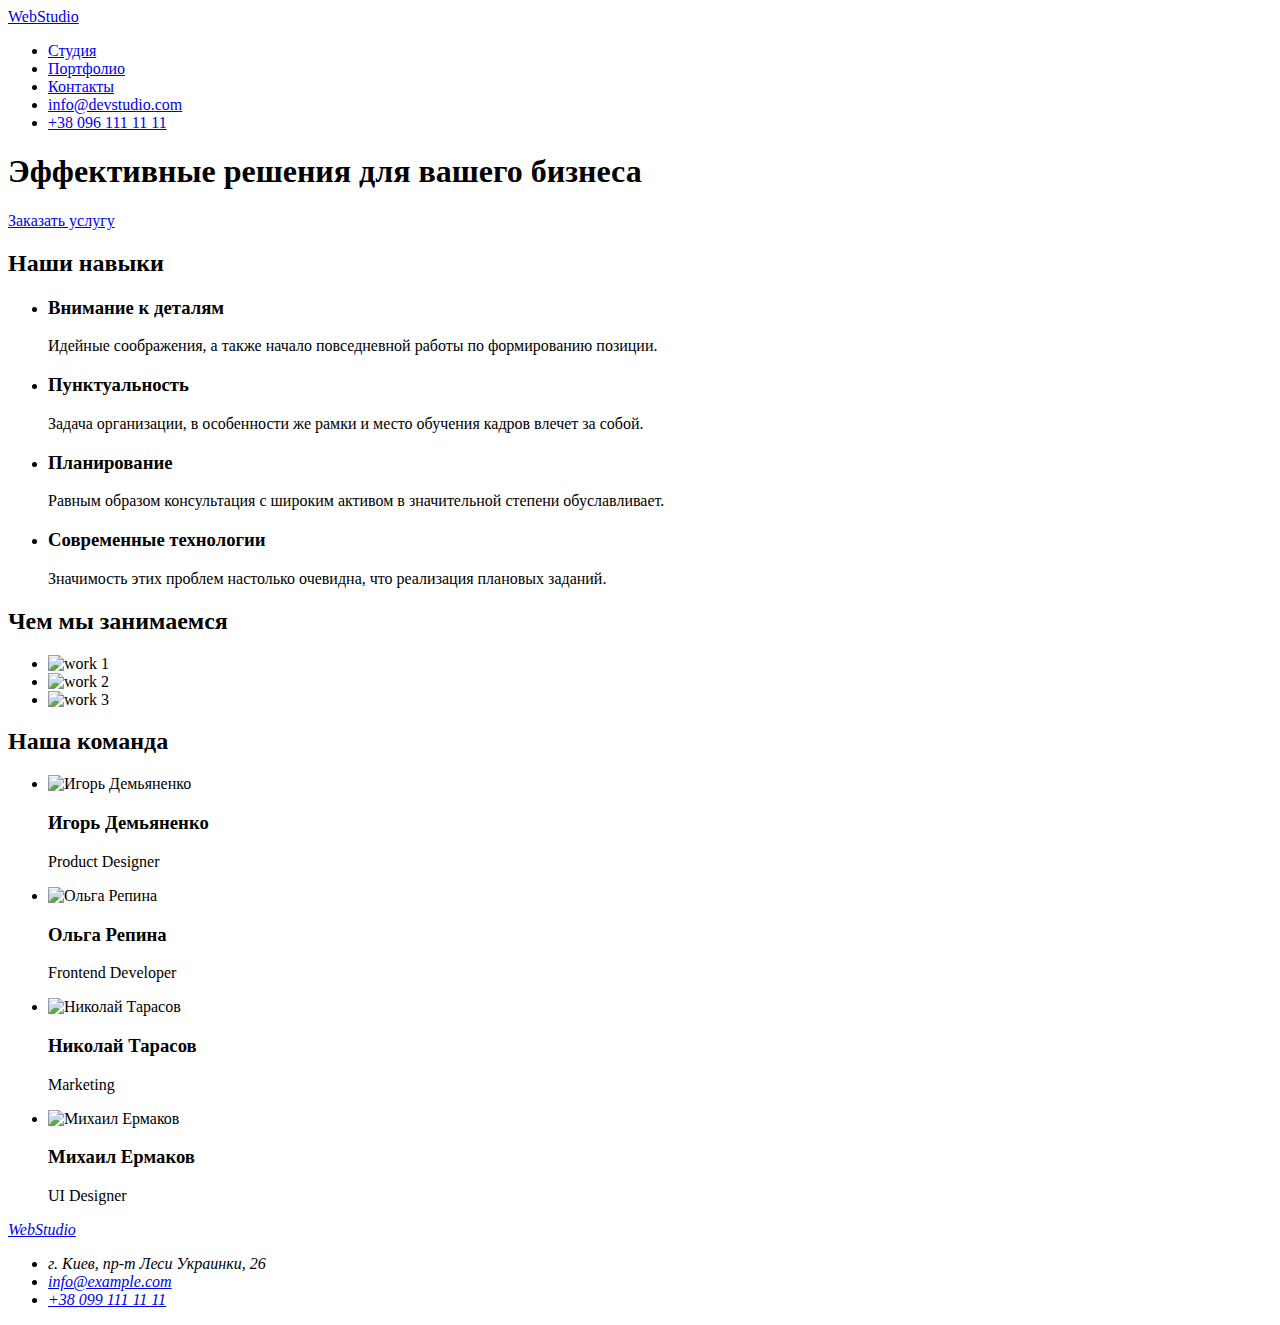
==== index.html @ 1890d599 "Add files via upload" ====
<!DOCTYPE html>
<html lang="ru">
<head>
    <meta charset="UTF-8">
    <meta http-equiv="X-UA-Compatible" content="IE=edge">
    <meta name="viewport" content="width=device-width, initial-scale=1.0">
    <title>WebStudio</title>
    <link rel="stylesheet" href="./css/modern-normalize.css">
    <link rel="preconnect" href="https://fonts.gstatic.com">
    <link href="https://fonts.googleapis.com/css2?family=Raleway:wght@700&family=Roboto:wght@400;500;700&display=swap" rel="stylesheet"> 
    <link rel="stylesheet" href="./css/styles.css">

</head>
    <body>
    <header class="header">
        <div class="container">
            <div class="logo">
                <a href="#" class="web">Web<span class="studio1">Studio</span></a>
            </div>                      
                <ul class="menu">
                    <div>
                         <nav class="nav">
                        <li class="active"><a href="#studio" >Студия</a></li>
                        <li class="link"><a href="./portfolio.html">Портфолио</a></li>
                        <li class="link"><a href="#contacts">Контакты</a></li>
                    
                         </nav>    
                    </div>

                            
                    <div class="contacts">   
                        <li><a href="mailto:info@devstudio.com">info@devstudio.com</a></li>
                        <li><a href="tel:+380961111111">+38 096 111 11 11</a></li>
                    </div>                                
                </ul>           
        </div>     
    </header>
    <main>
        <section  id="studio" class="hero">
            <div class="container">
                <div class="hero-content">
                    <h1 class="hero-title">Эффективные решения для вашего бизнеса</h1>
                    <div>
                        <a href="#" class="sign-in">Заказать услугу</a>
                    </div>
                </div>                        
            </div>
        </section>
        <section class="features">           
            <div class="container">
                <h2 class="features-title">Наши навыки</h2>
                <ul>
                    <li>                   
                        <div class="feature">
                            <h3 class="feature-title">Внимание к деталям</h3>
                            <p>Идейные соображения, а также начало повседневной работы по формированию позиции.</p>                   
                        </div>
                    </li>
                    <li>
                        <div class="feature">
                            <h3 class="feature-title">Пунктуальность</h3>
                            <p>Задача организации, в особенности же рамки и место обучения кадров влечет за собой.</p>
                        </div>                        
                    </li>
                    <li>
                        <div class="feature">
                            <h3 class="feature-title">Планирование</h3>
                            <p>Равным образом консультация с широким активом в значительной степени обуславливает.</p>                            
                        </div>
                    </li>  
                    <li>
                        <div class="feature">
                            <h3 class="feature-title">Современные технологии</h3>
                            <p>Значимость этих проблем настолько очевидна, что реализация плановых заданий.</p>                            
                        </div>
                    </li>
                </ul>
            </div>
        </section>
        <section class="studio">
            <div class="container">
                <h2 class="studio-title">Чем мы занимаемся</h2>
                <ul>
                    <li>
                        <img src="./images/work1.jpg" alt="work 1" width="370">
                    </li>
                    <li>
                        <img src="./images/work2.jpg" alt="work 2" width="370">
                    </li>
                    <li>
                        <img src="./images/work3.jpg" alt="work 3" width="370">
                    </li>
                </ul>
            </div>
        </section>
        <section class="team">
            <div class="container">
            <h2 class="team-title">Наша команда</h2>
                <ul>
                    <li>
                        <div class="member">
                            <img src="./images/igor.jpg" alt="Игорь Демьяненко" width="270">
                            <h3 class="name">Игорь Демьяненко</h3>
                            <p>Product Designer</p>    
                        </div>
                        
                    </li>
                    <li>
                        <div class="member">
                            <img src="./images/olga.jpg" alt="Ольга Репина" width="270">
                            <h3 class="name">Ольга Репина</h3>
                            <p>Frontend Developer</p>
                        </div>
                        
                    </li>
                    <li>
                        <div class="member">
                            <img src="./images/nikolay.jpg" alt="Николай Тарасов" width="270">
                            <h3 class="name">Николай Тарасов</h3>
                            <p>Marketing</p>
                        </div>

                    </li>
                    <li>
                        <div class="member">
                            <img src="./images/mikhail.jpg" alt="Михаил Ермаков" width="270">
                            <h3 class="name">Михаил Ермаков</h3>
                            <p>UI Designer</p>
                        </div>
                        
                    </li>
                </ul>
            </div>
        </section>
    </main>
    <footer class="footer">
        <div class="container">
            <address id="contacts" class="adress"> 
                <div class="logo"><a href="#" class="web">Web<span class="studio2">Studio</span></a></div>
                <ul>
                    <li>
                        г. Киев, пр-т Леси Украинки, 26
                    </li>
                    <li class="adress-link">
                        <a href="mailto:info@example.com">info@example.com</a>
                    </li>
                    <li class="adress-link">
                        <a href="tel:+380991111111">+38 099 111 11 11</a>
                    </li>
                </ul> 
            </address>
        </div>
    </footer>
    </body>
</html>
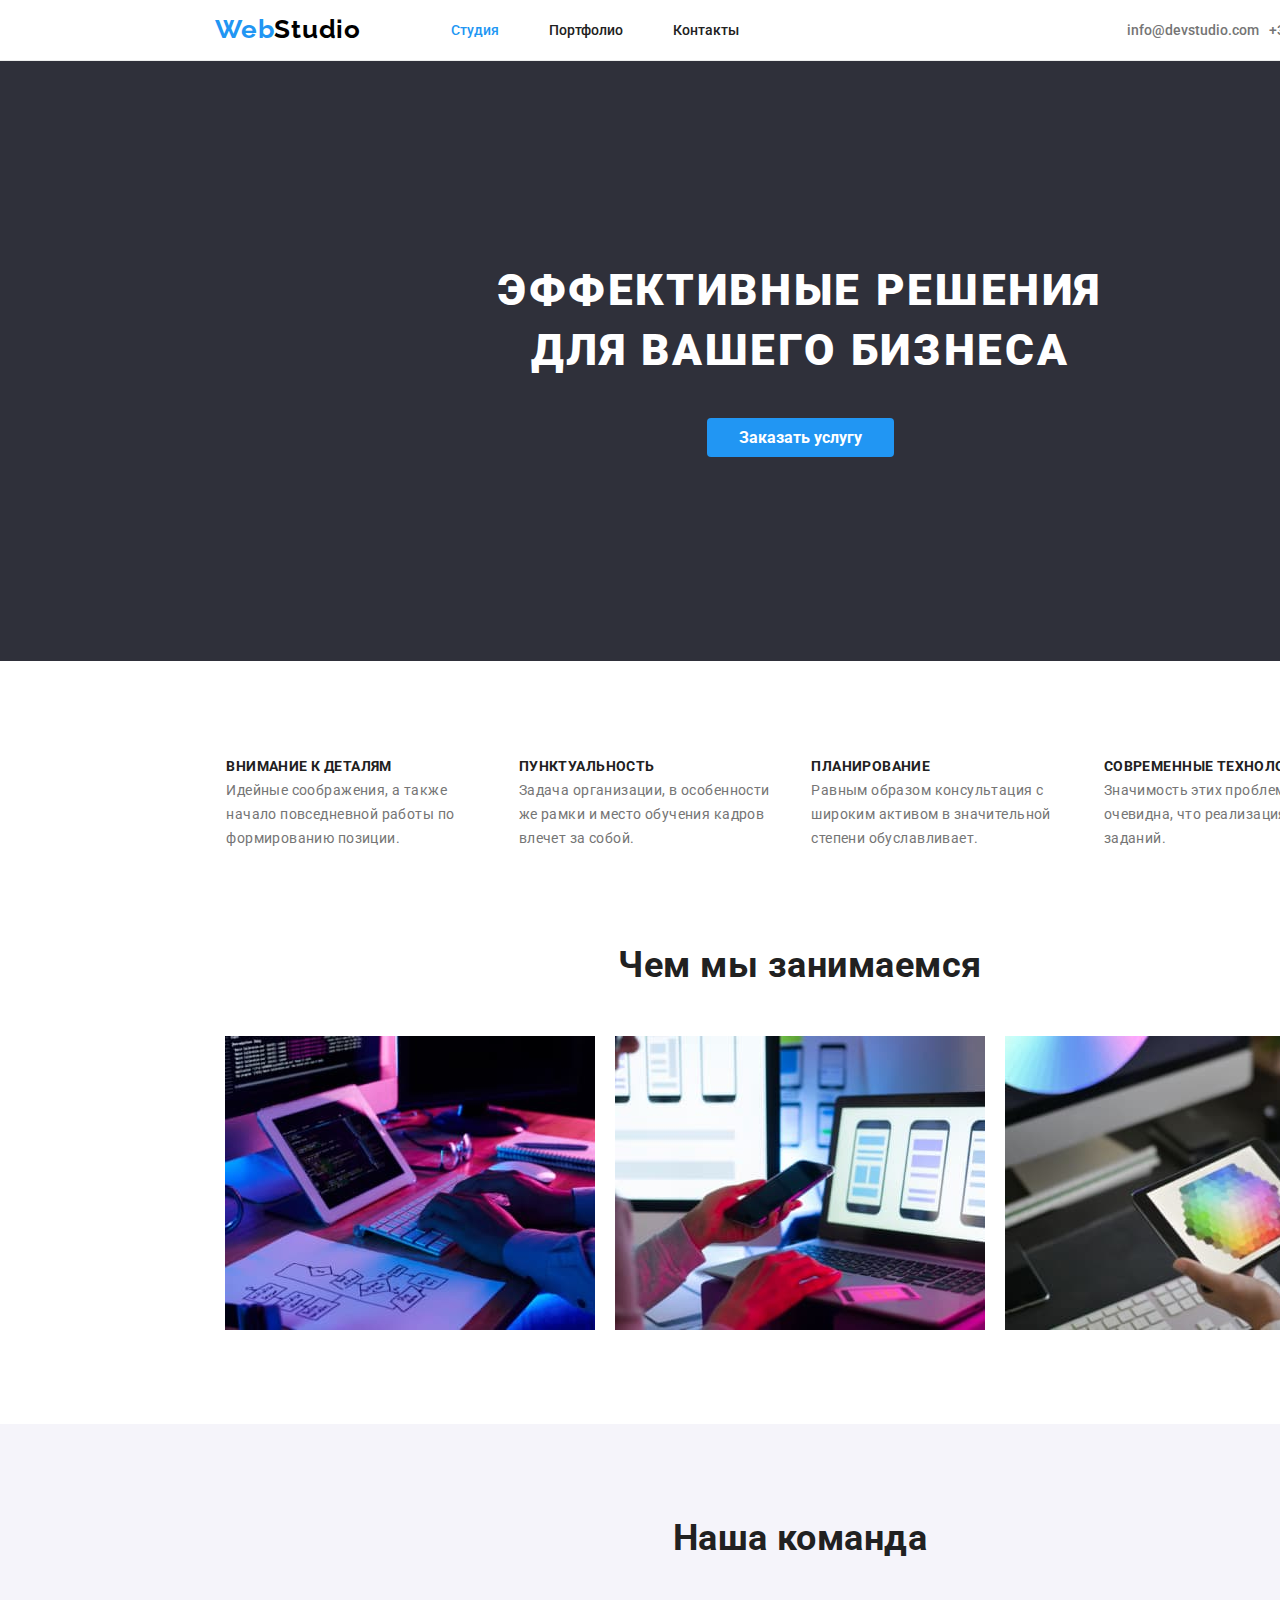
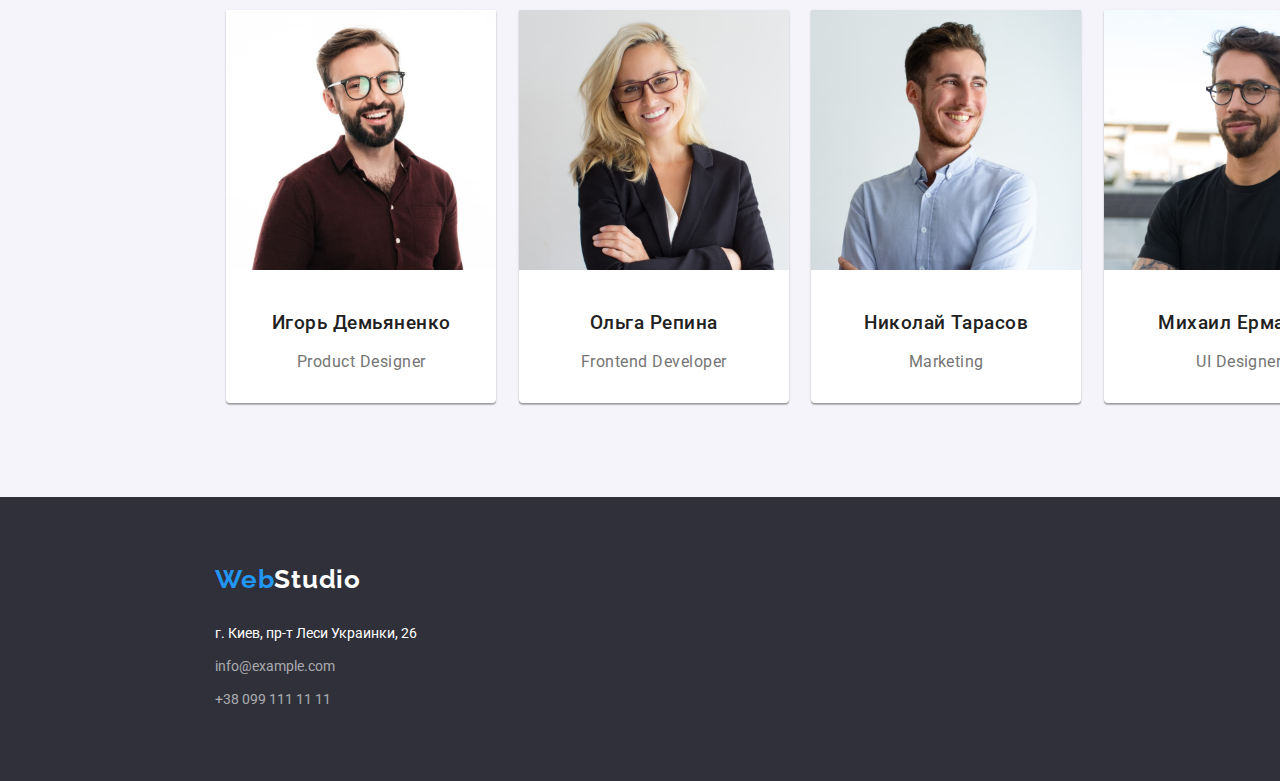
==== commit b26e3c03: "copy hw3" ====
--- a/index.html
+++ b/index.html
@@ -16,22 +16,34 @@
         <div class="container">
             <div class="logo">
                 <a href="#" class="web">Web<span class="studio1">Studio</span></a>
-            </div>                      
-                <ul class="menu">
-                    <div>
-                         <nav class="nav">
-                        <li class="active"><a href="#studio" >Студия</a></li>
-                        <li class="link"><a href="./portfolio.html">Портфолио</a></li>
-                        <li class="link"><a href="#contacts">Контакты</a></li>
+            </div> 
+
+            <ul class="navigation">
+               
+                    <nav class="nav">
+                    <li class="active"><a href="#studio" >Студия</a></li>
+                    <li class="link"><a href="./portfolio.html">Портфолио</a></li>
+                    <li class="link"><a href="#contacts">Контакты</a></li>
+                
+                        </nav>    
+                
+            </ul>
+
+                <ul class="contacts">
+                    <li class="post">
+                        
+                         
+                            <a href="mailto:info@devstudio.com">info@devstudio.com</a>
                     
-                         </nav>    
-                    </div>
-
+                        </li>
                             
-                    <div class="contacts">   
-                        <li><a href="mailto:info@devstudio.com">info@devstudio.com</a></li>
+                            
+                                
                         <li><a href="tel:+380961111111">+38 096 111 11 11</a></li>
-                    </div>                                
+                </ul>           
+                     
+                        
+                                                   
                 </ul>           
         </div>     
     </header>
--- a/css/styles.css
+++ b/css/styles.css
@@ -0,0 +1,403 @@
+:root {
+    --pretty-color: #2196F3;
+    --while-color: #FFFFFF;
+    --header-color: #212121;
+    --text-color: #757575;
+    --border-color: #ECECEC;
+    --background-about-color: #2F303A;
+    --backgroung-team-color: #F5F4FA;
+    --footer-color: #2F303A;
+    --adress-link-color: rgba(255, 255, 255, 0.6);
+    --main-font: Roboto, sans-serif;
+    --logo-font: Raleway, sans-serif;
+    --black-color: #000000;
+    --button-color: #F5F4FA;
+    --button-hover: #188CE8;
+    --body-color: #E5E5E5;
+    --card-set-gap: 30px;
+
+
+}
+/*------Global Styles------*/
+html {
+    box-sizing: border-box;
+    width: 1600px;
+    background-color: var(--body-color);
+
+}
+*,
+::before,
+::after
+{
+ 
+    margin: 0 auto;
+    padding: 0;
+}
+
+body {
+    font-family: var(--main-font);
+    text-decoration: none;
+    background-color:var(--body-color) ;
+    color: var(--text-color);
+    background-color: var(--while-color);
+}
+/* header,
+
+section,
+footer {
+    width: 1600px;
+    background-color: var(--while-color);
+} */
+ul {
+    list-style: none;
+    margin: 0; 
+
+} 
+a {
+    color: inherit;
+    text-decoration: none;
+}
+
+img {
+    display: block;
+    max-width: 100%;
+}
+
+.container {
+    width: 1200px;
+    padding: 15px;
+
+}
+ section .container {
+    padding-top: 94px;
+    padding-bottom: 94px;
+ }
+/*-------Header Section---------*/
+.header {
+    background-color: var(--while-color);
+    color: var(--header-color);
+    font-weight: 500;
+    font-size: 14px;
+    border-bottom: solid 1px var(--border-color);
+
+}
+
+/*---Logo---*/
+.logo {
+    
+    margin-left: 0;
+    margin-right: 40px;
+    font-family: var(--logo-font);
+    font-size: 26px;
+    font-weight: 700;
+    letter-spacing: 0.03em;
+    align-items: center;
+}
+.web {
+    color: var(--pretty-color);   
+}
+.studio1 {
+    color: var(--black-color);
+}
+
+.studio2 {
+    color: var(--while-color);
+}
+/*---Logo---*/
+
+ .header .container { 
+    display: flex;
+    align-items: center;
+} 
+
+ .navigation {
+    
+     display: contents;
+ } 
+ .menu div {
+     margin-left: 0;
+ }
+ .nav { 
+    display: flex;
+    margin-left: 0;
+ }
+  
+ .nav li {
+     display: flex;
+     margin-left: 50px;
+ }
+
+ .contacts {
+     display: flex;
+    margin-left: auto;;
+    color: var(--text-color);
+    text-align: center;
+ }  
+
+ .contacts a {
+     padding-left: 10px;
+ }
+
+ /* .post-icon {
+     margin-right: 10px;
+ } */
+/* .contacts li {
+    margin-left: 50px;
+} */
+
+
+.nav a:hover,
+.nav a:focus,
+.post:hover,
+.post:focus
+
+ {
+    color: var(--pretty-color);
+   
+}
+
+.post-icon:hover,
+.post-icon:active {
+     fill: var(--pretty-color);
+}
+.active {
+    color: var(--pretty-color);
+}
+/*----------Hero Section--------*/
+
+.hero {
+    height: 600px;
+    background-color: var(--background-about-color);
+    color: var(--header-color);
+    text-align: center;
+    font-size: 36px;
+    font-weight: 700;
+}
+.hero-content {
+    width: 660px;
+    color: var(--while-color);
+    padding-top: 106px;
+
+}
+.hero-title {
+    font-size: 44px;
+    font-weight: 900;
+    line-height: 1.363;
+    letter-spacing: 0.06em;
+    text-transform: uppercase;
+    margin-bottom: 30px;
+  
+}
+
+.sign-in {
+    font-size: 16px;
+    font-weight: 700;
+    line-height: 1.875;
+    padding: 10px 32px; 
+    background-color: var(--pretty-color);
+    color: var(--while-color);
+    border: 0;
+    border-radius: 4px;
+    cursor: pointer;
+}
+.sign-in:hover {
+    background-color: var(--button-hover);
+}
+
+/*----------Features Section---------*/
+.features {
+    font-size: 14px;
+    letter-spacing: 0.03em;
+    color: var(--text-color);    
+}    
+.features ul {
+    display: flex;
+}
+.features-title {
+    color: transparent;
+    font-size: 0;
+}
+.feature {
+    width: 270px;
+    margin-left: 0;
+    line-height: 1.714;
+    letter-spacing: 0.03em;
+}
+
+.feature-title {
+    font-size: 14px;
+    font-weight: bold;
+    color: var(--header-color);
+    text-transform: uppercase;
+    
+}
+
+/*--------Studio Section---------*/
+ .studio {
+    font-size: 16px;
+    letter-spacing: 0.03em;
+}
+.studio .container {
+    padding-top: 0;
+}
+.studio ul {
+    display: flex;
+}
+ .studio-title {
+    color: var(--header-color);
+    font-size: 36px;
+    font-weight: bold;
+    padding-bottom: 50px;
+    text-align: center;
+}
+
+ /*--------Team Section-----------*/
+.team {
+    font-size: 16px;
+    letter-spacing: 0.03em;
+    background-color: var(--backgroung-team-color);
+    text-align: center;
+
+
+ }
+ .team ul {
+     display: flex;
+ }
+.team-title {
+    color: var(--header-color);
+    font-size: 36px;
+    font-weight: 700;
+    padding-bottom: 50px;
+    text-align: center;
+   
+ 
+}
+.member {
+    background: var(--while-color);
+    box-shadow: 0px 1px 3px rgba(0, 0, 0, 0.12),
+    0px 1px 1px rgba(0, 0, 0, 0.14), 
+    0px 2px 1px rgba(0, 0, 0, 0.2);
+    border-radius: 0px 0px 4px 4px;
+}
+.member p{
+    padding-bottom: 2em;
+}
+.name {
+    color: var(--header-color);
+    font-weight: 500;
+    text-align: center;
+    padding-top: 2.3em;
+    padding-bottom: 1em;
+} 
+
+
+/*------Footer Section-------*/   
+.footer {
+    background-color: var(--footer-color);
+    box-sizing: border-box;
+    color:var(--while-color);
+    font-size: 14px;
+    line-height: 1.714;
+}
+
+.footer .container {
+    padding-bottom: 60px;
+    padding-top: 60px;
+}
+.footer li {
+    margin-bottom: 9px;
+}
+.footer .logo {
+    margin-bottom: 20px;
+}
+.adress {
+    font-style: normal;
+   
+}
+.adress-link {
+    color: var(--adress-link-color);
+}
+
+.adress-link a:hover,
+.adress-link a:focus {
+    color: var(--pretty-color);
+}
+
+/*--------------------Portfolio--------------------------*/
+
+.hero-portfolio {
+   color: transparent;
+    font-size: 0; 
+}
+
+
+/* -------Buttons bar--------- */
+
+.bar-buttons {
+    display: flex;
+    justify-content: center;
+    margin-bottom: 50px;
+}
+.bar-buttons li {
+    margin: 0 4px;
+}
+button {
+    font-size: 16px;
+    font-weight: 700;
+    line-height: 1.875;
+    padding: 6px 22px; 
+    letter-spacing: 0.03em;
+    background-color: var(--button-color);
+    color: var(--header-color);
+    border: 0;
+    border-radius: 4px;
+    cursor: pointer;   
+}
+
+.all,
+button:focus,
+button:hover {
+    background-color: var(--pretty-color);
+    color: var(--while-color);
+} 
+
+/* ----------Projects----------- */
+.portfolio {
+    padding: 0;
+    margin: 0;
+    font-size: 16px;
+    color: var(--text-color);
+    line-height: 1.875;
+    letter-spacing: 0.03em;
+}
+
+.card-set {
+    display: flex;
+    flex-wrap: wrap;
+    margin: 0;
+    padding: 0;
+    margin-left: calc( -1 * var(--card-set-gap));
+    margin-top: calc( -1 * var(--card-set-gap));
+
+}
+
+.card-set > .item {
+    
+    flex-basis: (100% / 3 - 30px);
+    margin-left: var(--card-set-gap);
+    margin-top: var(--card-set-gap);
+}
+.project-title {
+    color: var(--header-color);
+    font-size: 18px;
+    font-weight: 700;
+    line-height: 2;
+    letter-spacing: 0.06em;
+}
+.card-content {
+    padding: 20px 24px;
+    border-left: 1px solid var(--border-color);
+    border-right: 1px solid var(--border-color);
+    border-bottom: 1px solid var(--border-color);
+} 
+
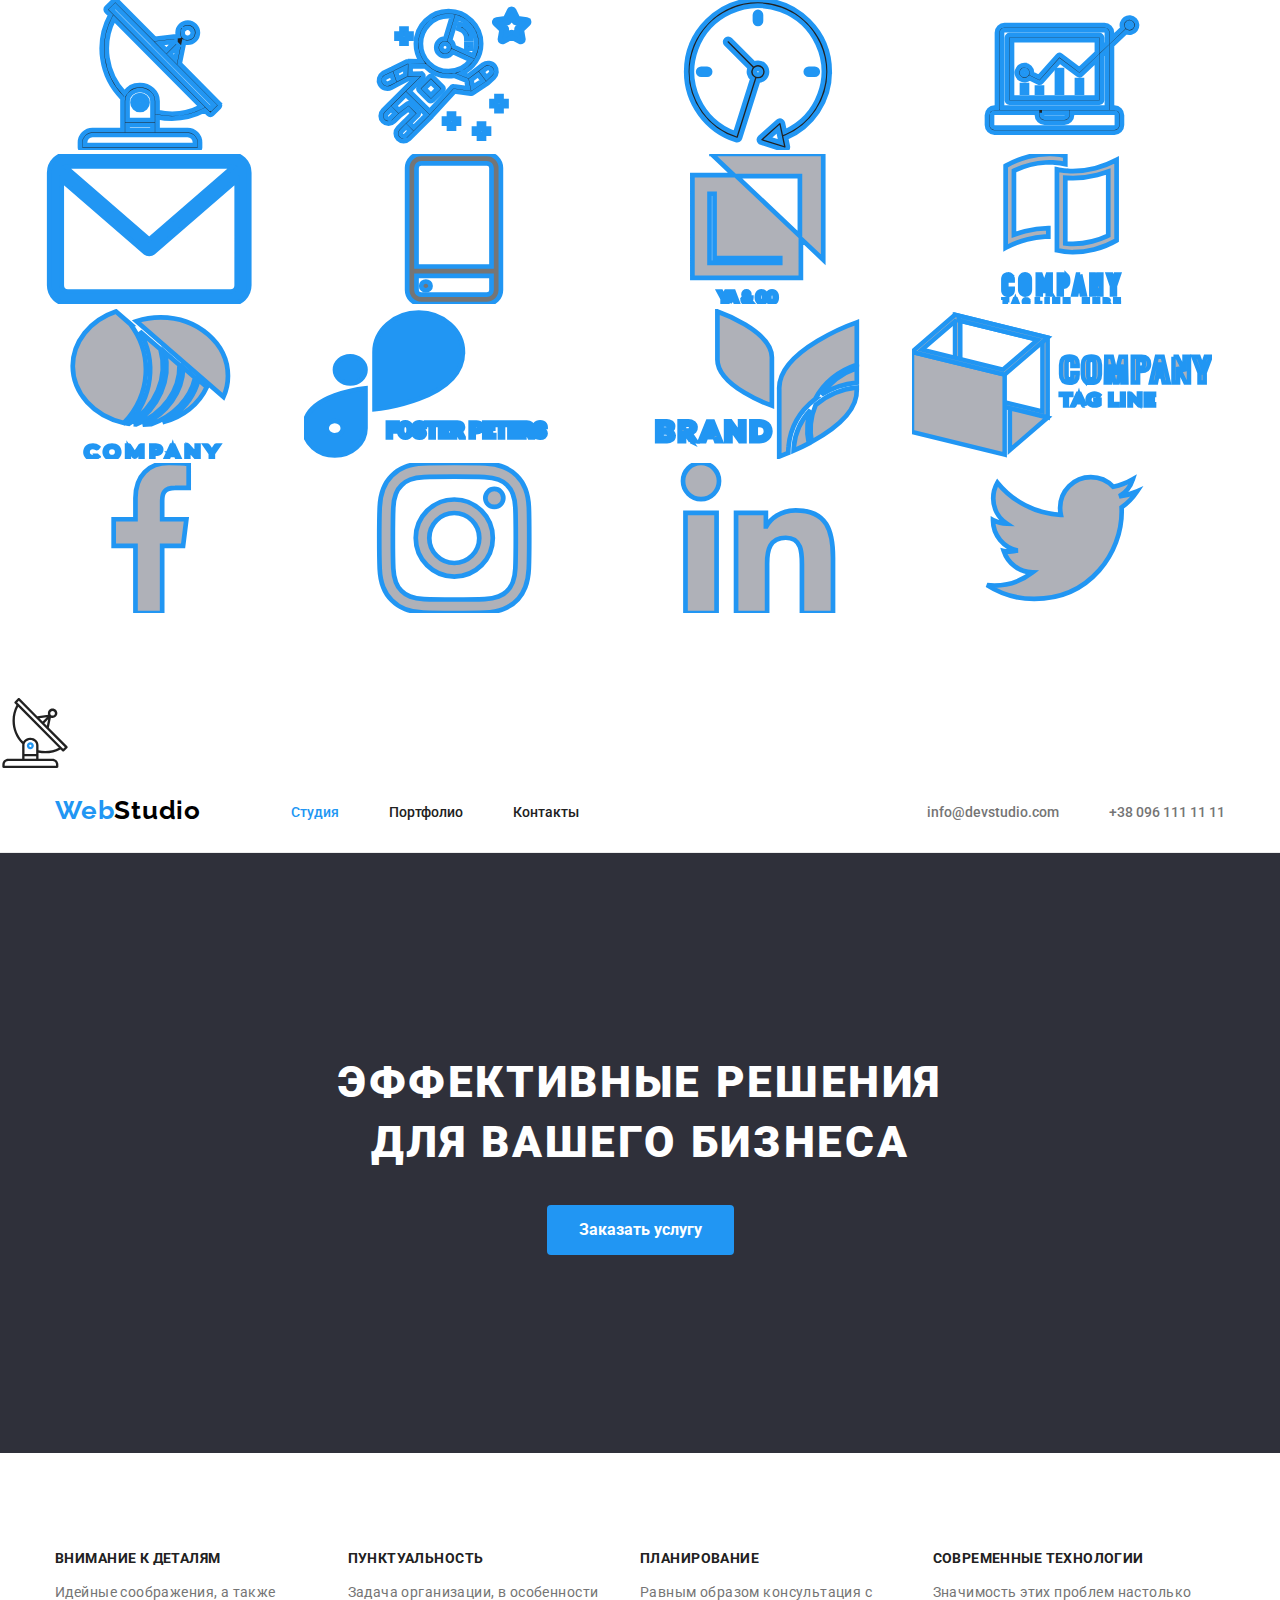
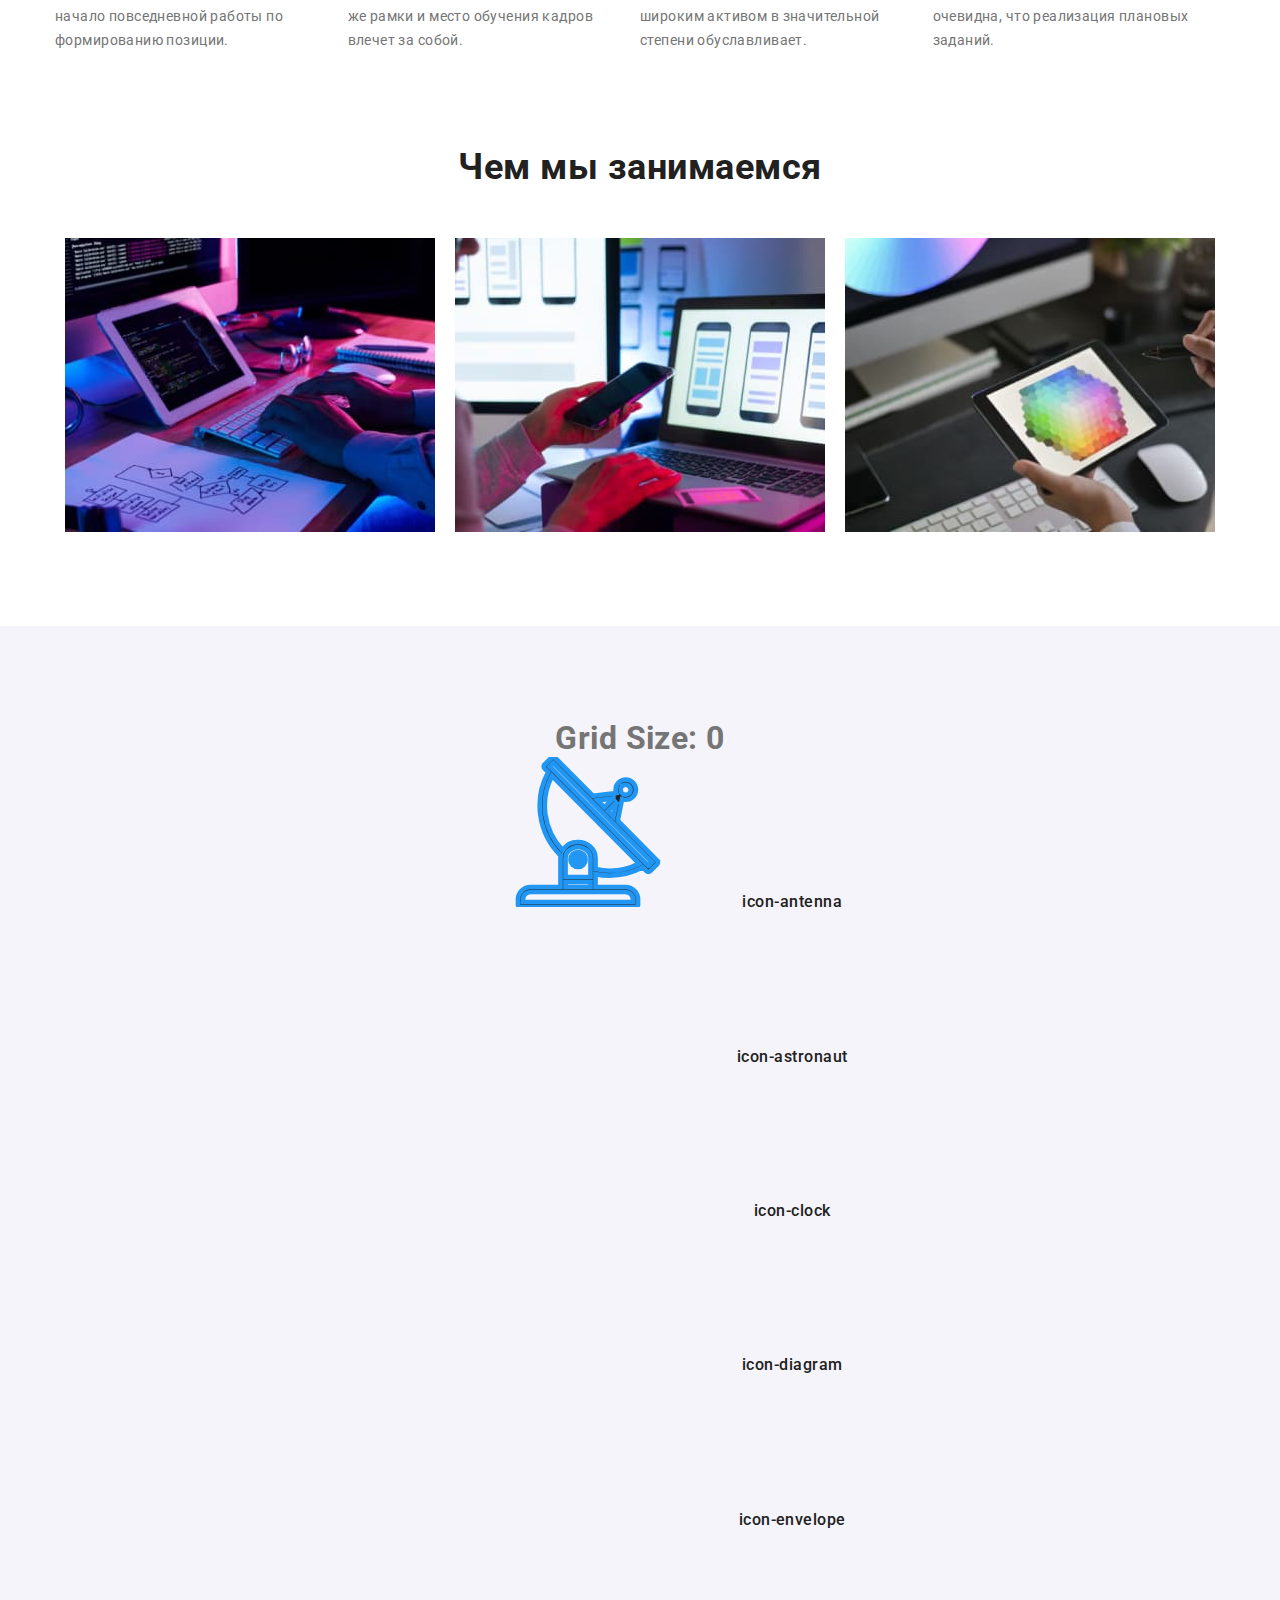
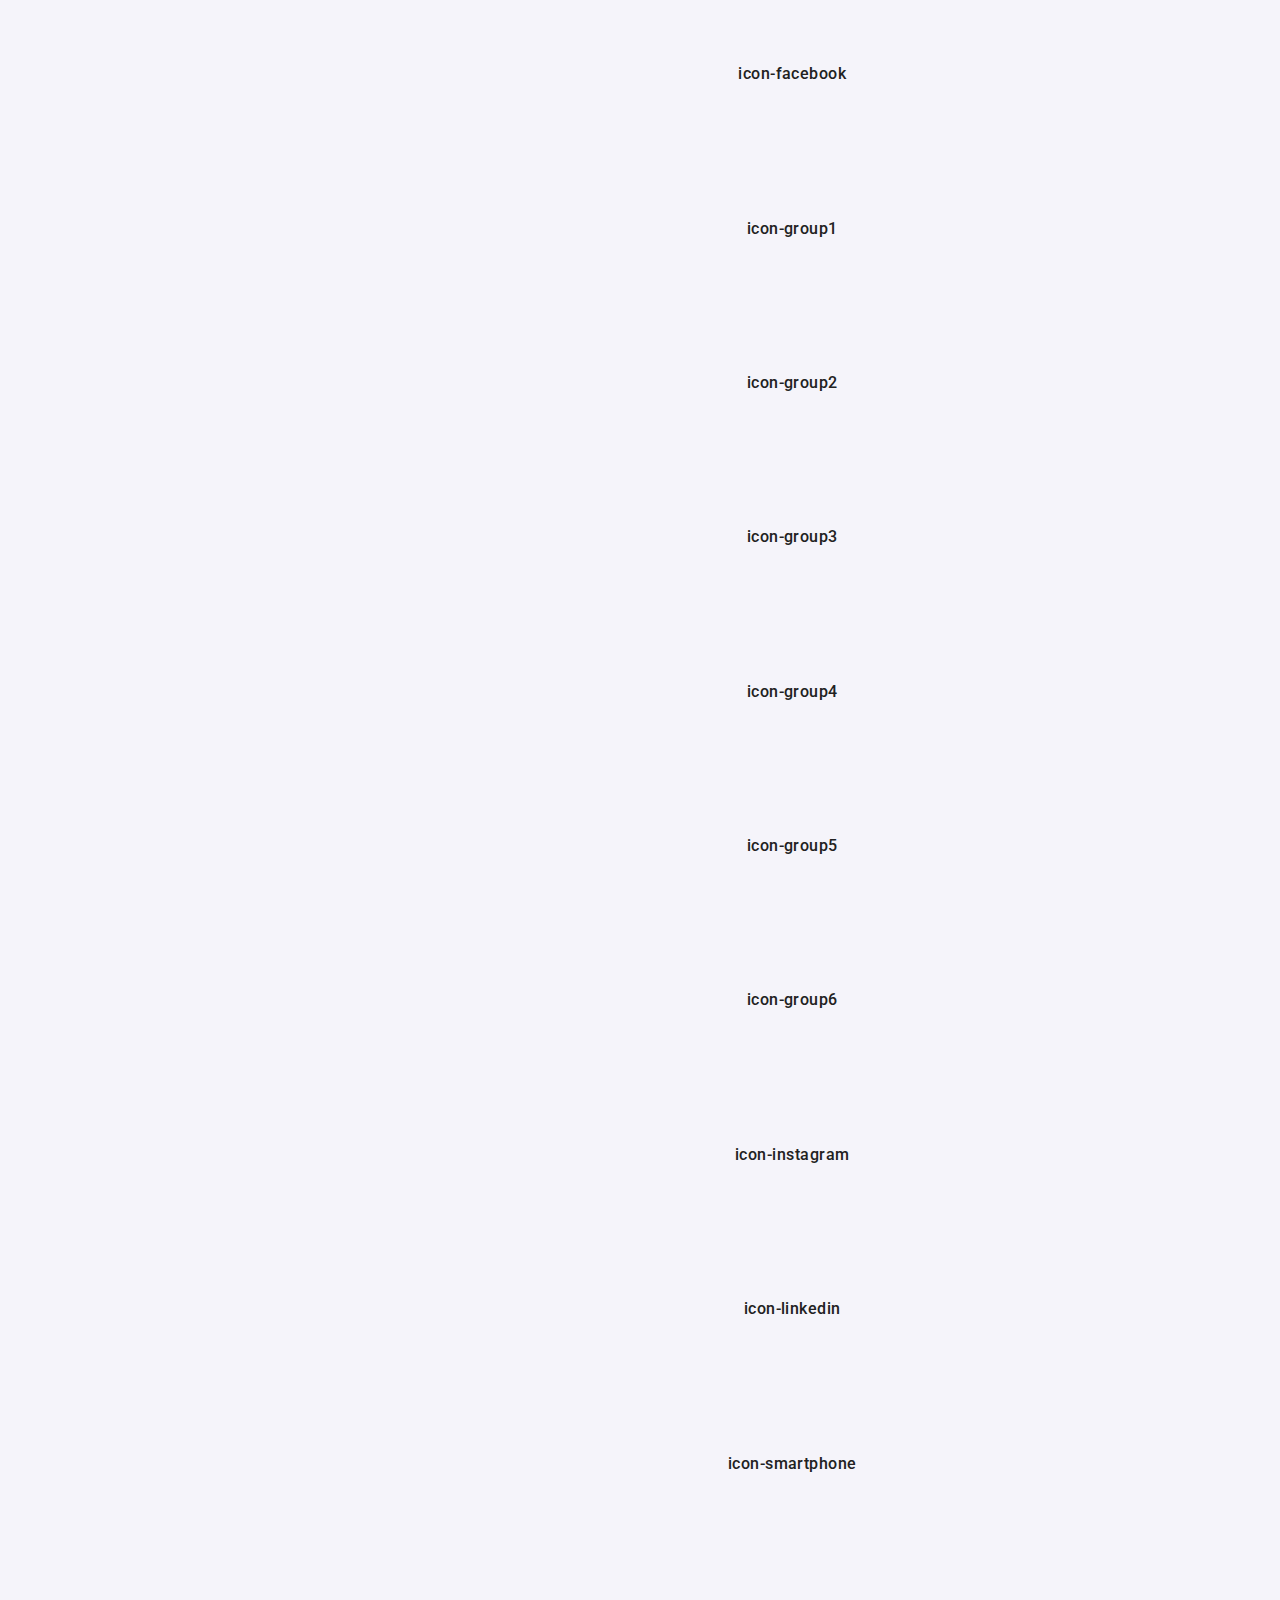
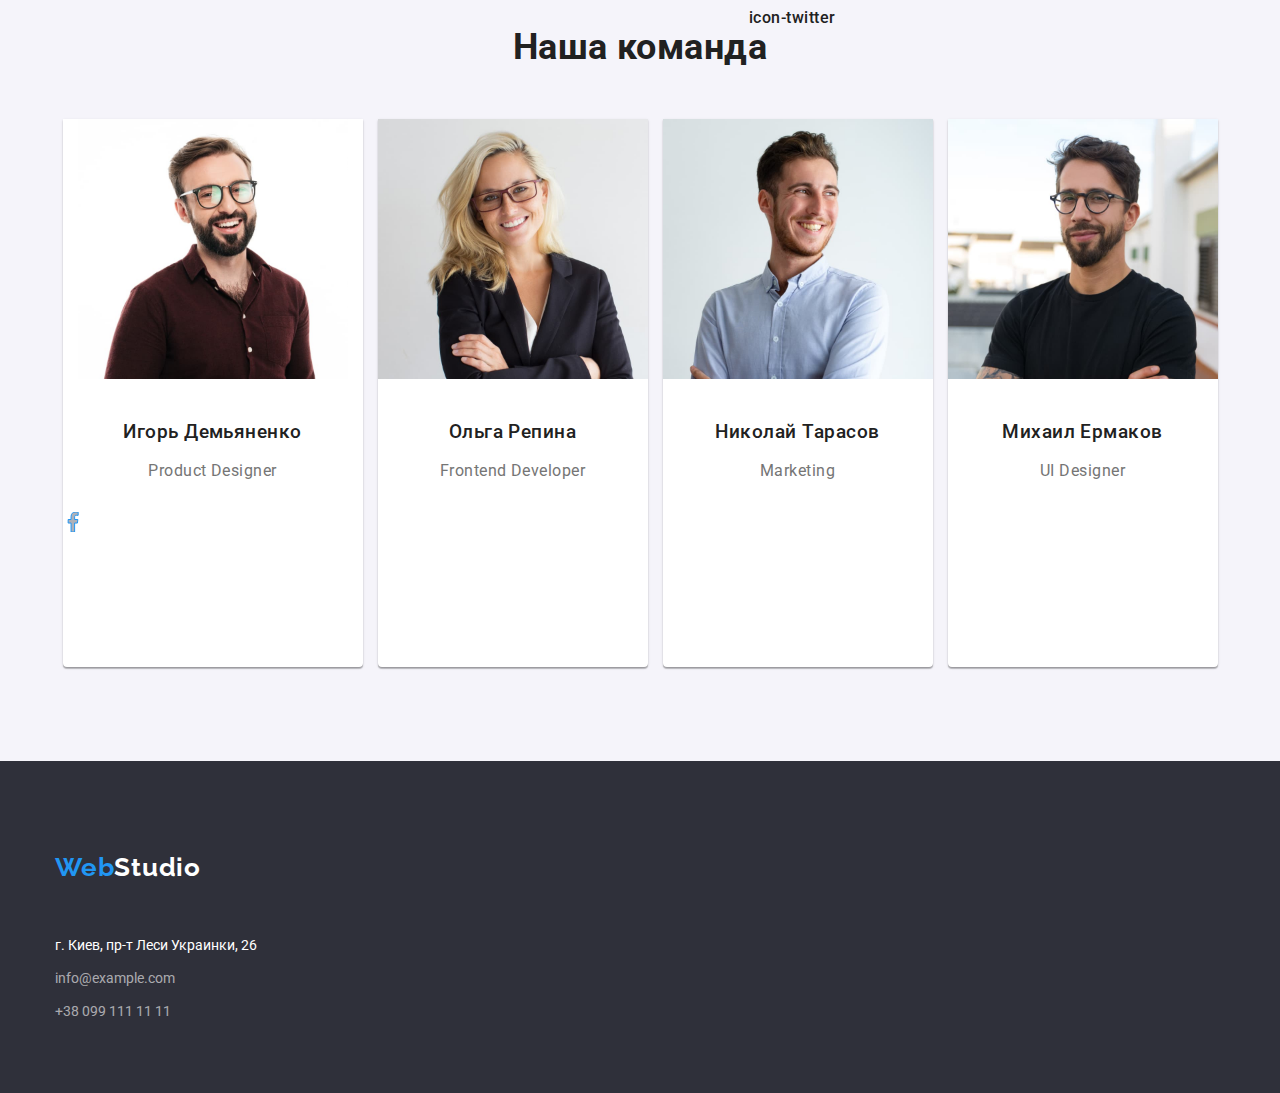
==== commit 0440ceee: "sprite" ====
--- a/index.html
+++ b/index.html
@@ -11,44 +11,70 @@
     <link rel="stylesheet" href="./css/styles.css">
 
 </head>
+<!-- <template class="my-icons"> -->
+    <svg class="icon">
+        <use href="./images/icons/sprite.svg#icon-antenna">
+        </use>
+    </svg>            
+    <svg class="icon"><use href="./images/icons/sprite.svg#icon-astronaut"></use></svg>           
+    <svg class="icon"><use href="./images/icons/sprite.svg#icon-clock"></use></svg>            
+    <svg class="icon"><use href="./images/icons/sprite.svg#icon-diagram"></use></svg>        
+    <svg class="icon"><use href="./images/icons/sprite.svg#icon-envelope"></use></svg>
+    <svg class="icon"><use href="./images/icons/sprite.svg#icon-smartphone"></use></svg>           
+    <svg class="icon"><use href="./images/icons/sprite.svg#icon-group1"></use></svg>         
+    <svg class="icon"><use href="./images/icons/sprite.svg#icon-group2"></use></svg>                 
+    <svg class="icon"><use href="./images/icons/sprite.svg#icon-group3"></use></svg>         
+    <svg class="icon"><use href="./images/icons/sprite.svg#icon-group4"></use></svg>         
+    <svg class="icon"><use href="./images/icons/sprite.svg#icon-group5"></use></svg>            
+    <svg class="icon"><use href="./images/icons/sprite.svg#icon-group6"></use></svg>
+    <svg class="icon"><use href="./images/icons/sprite.svg#icon-facebook"></use></svg>         
+    <svg class="icon"><use href="./images/icons/sprite.svg#icon-instagram"></use></svg>         
+    <svg class="icon"><use href="./images/icons/sprite.svg#icon-linkedin"></use></svg>    
+    <svg class="icon"><use href="./images/icons/sprite.svg#icon-twitter"></use></svg>
+<!-- </template> -->
+<svg width="70" height="70" viewBox="0 0 70 70" fill="none" xmlns="http://www.w3.org/2000/svg">
+    <path d="M67.3163 48.3385L48.8468 29.7337L50.8966 19.6373C51.4256 19.8438 51.9879 19.9517 52.5556 19.9558H52.5696C55.1777 19.9866 57.3169 17.8974 57.3479 15.2893C57.3788 12.6812 55.2894 10.542 52.6813 10.5111C50.0732 10.4803 47.934 12.5695 47.9031 15.1776C47.8965 15.7357 47.9888 16.2905 48.176 16.8163L37.326 18.1405L19.6276 0.35C19.4105 0.128479 19.1141 0.00247917 18.804 0C18.4977 0.00160417 18.2044 0.123521 17.9873 0.3395L14.6786 3.6295C14.2232 4.08508 14.2232 4.82358 14.6786 5.27917L16.459 7.08517C9.56162 19.7681 11.8019 35.4741 21.9703 45.7228C22.0636 45.8121 22.1718 45.8843 22.29 45.9363C22.2165 46.3311 22.1781 46.7317 22.1756 47.1333V60.6667H8.17562C4.95562 60.6705 2.34608 63.28 2.34229 66.5V68.8333C2.34229 69.4776 2.86466 70 3.50895 70H57.1756C57.8199 70 58.3423 69.4776 58.3423 68.8333V66.5C58.3385 63.28 55.729 60.6705 52.509 60.6667H38.509V54.6688C40.7021 55.1288 42.9367 55.3633 45.1776 55.3688C50.5548 55.363 55.8464 54.0225 60.5776 51.4675L62.3673 53.2677C62.5844 53.4892 62.8808 53.6152 63.191 53.6177C63.4972 53.6161 63.7905 53.4941 64.0076 53.2782L67.3163 49.9882C67.7717 49.5326 67.7717 48.7941 67.3163 48.3385ZM50.9246 13.6348C51.8383 12.726 53.3157 12.7301 54.2244 13.6437C55.1332 14.5574 55.1291 16.0348 54.2155 16.9435C53.7781 17.3785 53.1864 17.6226 52.5695 17.6225H52.5625C51.2739 17.6158 50.2345 16.5658 50.2412 15.2771C50.2445 14.6602 50.4918 14.0699 50.9291 13.6348H50.9246ZM48.1783 21.301L46.8693 27.7445L44.298 25.158L48.1783 21.301ZM46.853 19.3282L42.653 23.5037L39.4038 20.237L46.853 19.3282ZM52.509 63C54.442 63 56.009 64.567 56.009 66.5V67.6667H4.67562V66.5C4.67562 64.567 6.2426 63 8.17562 63H52.509ZM36.1756 58.3333V60.6667H24.509V58.3333H36.1756ZM24.509 56V47.1333C24.509 44.303 27.1258 42 30.3423 42C33.5588 42 36.1756 44.303 36.1756 47.1333V56H24.509ZM38.509 52.29V47.1333C38.509 43.0162 34.8456 39.6667 30.3423 39.6667C27.4306 39.622 24.7079 41.1041 23.165 43.5738C14.2887 34.2249 12.2899 20.2875 18.1805 8.82073L58.872 49.7455C52.5886 52.9419 45.3857 53.8418 38.509 52.29ZM63.2038 50.7943L61.56 49.1412L18.7923 6.11567L17.1415 4.46133L18.7923 2.81633L36.15 20.272C36.1581 20.272 36.1628 20.2872 36.171 20.293L64.8593 49.1493L63.2038 50.7943Z" fill="#212121"/>
+    <path d="M30.3528 44.3333H30.3423C28.4093 44.3304 26.84 45.895 26.837 47.8281C26.8341 49.7611 28.3988 51.3304 30.3318 51.3333H30.3423C32.2753 51.3362 33.8446 49.7716 33.8475 47.8386C33.8505 45.9055 32.2858 44.3362 30.3528 44.3333ZM31.1695 48.6605C30.9498 48.8789 30.6522 49.0012 30.3423 49C29.698 48.9966 29.1784 48.4716 29.1817 47.8273C29.1834 47.5189 29.307 47.2237 29.5256 47.0062C29.7428 46.7902 30.036 46.6683 30.3423 46.6667C30.9866 46.67 31.5062 47.195 31.5028 47.8393C31.5012 48.1477 31.3776 48.4429 31.159 48.6605H31.1695Z" fill="#2196F3"/>
+    </svg>
+<svg>
+    <use href:="./images/icons/facebook.svg"></use>
+</svg>    
     <body>
     <header class="header">
         <div class="container">
-            <div class="logo">
-                <a href="#" class="web">Web<span class="studio1">Studio</span></a>
-            </div> 
-
-            <ul class="navigation">
-               
-                    <nav class="nav">
-                    <li class="active"><a href="#studio" >Студия</a></li>
-                    <li class="link"><a href="./portfolio.html">Портфолио</a></li>
-                    <li class="link"><a href="#contacts">Контакты</a></li>
-                
-                        </nav>    
-                
-            </ul>
-
-                <ul class="contacts">
-                    <li class="post">
-                        
-                         
-                            <a href="mailto:info@devstudio.com">info@devstudio.com</a>
-                    
-                        </li>
-                            
-                            
-                                
-                        <li><a href="tel:+380961111111">+38 096 111 11 11</a></li>
-                </ul>           
-                     
-                        
-                                                   
-                </ul>           
+            <nav class="nav">
+                <div class="logo">
+                    <a href="#" class="web">Web<span class="studio1">Studio</span></a>
+                </div> 
+
+                <ul class="menu">
+                    <li class="active">
+                        <a href="#studio" >Студия</a>
+                    </li>
+
+                    <li class="link">
+                        <a href="./portfolio.html">Портфолио</a>
+                    </li>
+
+                    <li class="link">
+                        <a href="#contacts">Контакты</a>
+                    </li>
+                </ul>                               
+            </nav> 
+
+            <ul class="contacts">  
+                <li>
+                    <a href="mailto:info@devstudio.com">info@devstudio.com</a>
+                </li>
+
+                <li>
+                    <a href="tel:+380961111111">+38 096 111 11 11</a>
+                </li>
+            </ul>                                                                             
         </div>     
     </header>
     <main>
-        <section  id="studio" class="hero">
+        <section  id="studio" class="section hero">
             <div class="container">
                 <div class="hero-content">
                     <h1 class="hero-title">Эффективные решения для вашего бизнеса</h1>
@@ -58,88 +84,185 @@
                 </div>                        
             </div>
         </section>
-        <section class="features">           
+        <section class="section features">           
             <div class="container">
                 <h2 class="features-title">Наши навыки</h2>
                 <ul>
-                    <li>                   
-                        <div class="feature">
-                            <h3 class="feature-title">Внимание к деталям</h3>
-                            <p>Идейные соображения, а также начало повседневной работы по формированию позиции.</p>                   
-                        </div>
-                    </li>
-                    <li>
-                        <div class="feature">
-                            <h3 class="feature-title">Пунктуальность</h3>
-                            <p>Задача организации, в особенности же рамки и место обучения кадров влечет за собой.</p>
+                    <li class="feature">                   
+                        <h3 class="feature-title">Внимание к деталям</h3>
+                        <p>Идейные соображения, а также начало повседневной работы по формированию позиции.</p>                                           
+                    </li>
+                    <li class="feature">
+                        <h3 class="feature-title">Пунктуальность</h3>
+                        <p>Задача организации, в особенности же рамки и место обучения кадров влечет за собой.</p>                        
+                    </li>
+                    <li class="feature">
+                        <h3 class="feature-title">Планирование</h3>
+                        <p>Равным образом консультация с широким активом в значительной степени обуславливает.</p>                            
+                    </li>  
+                    <li class="feature">
+                        <h3 class="feature-title">Современные технологии</h3>
+                        <p>Значимость этих проблем настолько очевидна, что реализация плановых заданий.</p>                            
+                    </li>
+                </ul>
+            </div>
+        </section>
+        <section class="section studio">
+            <div class="container">
+                <h2 class="studio-title">Чем мы занимаемся</h2>
+                <ul>
+                    <li>
+                        <img src="./images/work1.jpg" alt="work 1" width="370">
+                    </li>
+                    <li>
+                        <img src="./images/work2.jpg" alt="work 2" width="370">
+                    </li>
+                    <li>
+                        <img src="./images/work3.jpg" alt="work 3" width="370">
+                    </li>
+                </ul>
+            </div>
+        </section>
+        <section class="section team">
+            <div class="container">
+                <div class="clearfix mhl ptl">
+                    <h1 class="mvm mtn fgc1">Grid Size: 0</h1>
+                    <div class="glyph fs1">
+                        <div class="clearfix pbs">
+                            <svg class="icon icon-antenna"><use xlink:href="./images/icons/sprite.svg#icon-antenna"></use></svg><span class="name"> icon-antenna</span>
+                        </div>
+                    </div>
+                    <div class="glyph fs1">
+                        <div class="clearfix pbs">
+                            <svg class="icon icon-astronaut"><use xlink:href="#icon-astronaut"></use></svg><span class="name"> icon-astronaut</span>
+                        </div>
+                    </div>
+                    <div class="glyph fs1">
+                        <div class="clearfix pbs">
+                            <svg class="icon icon-clock"><use xlink:href="#icon-clock"></use></svg><span class="name"> icon-clock</span>
+                        </div>
+                    </div>
+                    <div class="glyph fs1">
+                        <div class="clearfix pbs">
+                            <svg class="icon icon-diagram"><use xlink:href="#icon-diagram"></use></svg><span class="name"> icon-diagram</span>
+                        </div>
+                    </div>
+                    <div class="glyph fs1">
+                        <div class="clearfix pbs">
+                            <svg class="icon icon-envelope"><use xlink:href="#icon-envelope"></use></svg><span class="name"> icon-envelope</span>
+                        </div>
+                    </div>
+                    <div class="glyph fs1">
+                        <div class="clearfix pbs">
+                            <svg class="icon icon-facebook"><use xlink:href="#icon-facebook"></use></svg><span class="name"> icon-facebook</span>
+                        </div>
+                    </div>
+                    <div class="glyph fs1">
+                        <div class="clearfix pbs">
+                            <svg class="icon icon-group1"><use xlink:href="#icon-group1"></use></svg><span class="name"> icon-group1</span>
+                        </div>
+                    </div>
+                    <div class="glyph fs1">
+                        <div class="clearfix pbs">
+                            <svg class="icon icon-group2"><use xlink:href="#icon-group2"></use></svg><span class="name"> icon-group2</span>
+                        </div>
+                    </div>
+                    <div class="glyph fs1">
+                        <div class="clearfix pbs">
+                            <svg class="icon icon-group3"><use xlink:href="#icon-group3"></use></svg><span class="name"> icon-group3</span>
+                        </div>
+                    </div>
+                    <div class="glyph fs1">
+                        <div class="clearfix pbs">
+                            <svg class="icon icon-group4"><use xlink:href="#icon-group4"></use></svg><span class="name"> icon-group4</span>
+                        </div>
+                    </div>
+                    <div class="glyph fs1">
+                        <div class="clearfix pbs">
+                            <svg class="icon icon-group5"><use xlink:href="#icon-group5"></use></svg><span class="name"> icon-group5</span>
+                        </div>
+                    </div>
+                    <div class="glyph fs1">
+                        <div class="clearfix pbs">
+                            <svg class="icon icon-group6"><use xlink:href="#icon-group6"></use></svg><span class="name"> icon-group6</span>
+                        </div>
+                    </div>
+                    <div class="glyph fs1">
+                        <div class="clearfix pbs">
+                            <svg class="icon icon-instagram"><use xlink:href="#icon-instagram"></use></svg><span class="name"> icon-instagram</span>
+                        </div>
+                    </div>
+                    <div class="glyph fs1">
+                        <div class="clearfix pbs">
+                            <svg class="icon icon-linkedin"><use xlink:href="#icon-linkedin"></use></svg><span class="name"> icon-linkedin</span>
+                        </div>
+                    </div>
+                    <div class="glyph fs1">
+                        <div class="clearfix pbs">
+                            <svg class="icon icon-smartphone"><use xlink:href="#icon-smartphone"></use></svg><span class="name"> icon-smartphone</span>
+                        </div>
+                    </div>
+                    <div class="glyph fs1">
+                        <div class="clearfix pbs">
+                            <svg class="icon icon-twitter"><use xlink:href="#icon-twitter"></use></svg><span class="name"> icon-twitter</span>
+                        </div>
+                    </div>
+            <h2 class="team-title">Наша команда</h2>
+                <ul>
+                    <li class="member">
+                        <div >
+                            <img src="./images/igor.jpg" alt="Игорь Демьяненко" width="270">
+                        </div>
+                    
+                        <div>    
+                            <h3 class="name">Игорь Демьяненко</h3>
+                            <p>Product Designer</p>
+                            <ul class="icons-list">
+                                <li>
+                                    <a href="#">
+                                        <svg class="icon">
+                                            <use href="./images/icons/facebook.svg">
+                                            </use>
+                                        </svg>
+                                    </a>
+                                </li>
+
+                                <li></li>
+                                <li></li>
+                                <li></li>
+                            </ul>    
                         </div>                        
                     </li>
-                    <li>
-                        <div class="feature">
-                            <h3 class="feature-title">Планирование</h3>
-                            <p>Равным образом консультация с широким активом в значительной степени обуславливает.</p>                            
-                        </div>
-                    </li>  
-                    <li>
-                        <div class="feature">
-                            <h3 class="feature-title">Современные технологии</h3>
-                            <p>Значимость этих проблем настолько очевидна, что реализация плановых заданий.</p>                            
-                        </div>
-                    </li>
-                </ul>
-            </div>
-        </section>
-        <section class="studio">
-            <div class="container">
-                <h2 class="studio-title">Чем мы занимаемся</h2>
-                <ul>
-                    <li>
-                        <img src="./images/work1.jpg" alt="work 1" width="370">
-                    </li>
-                    <li>
-                        <img src="./images/work2.jpg" alt="work 2" width="370">
-                    </li>
-                    <li>
-                        <img src="./images/work3.jpg" alt="work 3" width="370">
-                    </li>
-                </ul>
-            </div>
-        </section>
-        <section class="team">
-            <div class="container">
-            <h2 class="team-title">Наша команда</h2>
-                <ul>
-                    <li>
-                        <div class="member">
-                            <img src="./images/igor.jpg" alt="Игорь Демьяненко" width="270">
-                            <h3 class="name">Игорь Демьяненко</h3>
-                            <p>Product Designer</p>    
-                        </div>
-                        
-                    </li>
-                    <li>
-                        <div class="member">
+
+                    <li class="member">
+                        <div>
                             <img src="./images/olga.jpg" alt="Ольга Репина" width="270">
+                        </div>
+
+                        <div>
                             <h3 class="name">Ольга Репина</h3>
                             <p>Frontend Developer</p>
-                        </div>
-                        
-                    </li>
-                    <li>
-                        <div class="member">
+                        </div>                        
+                    </li>
+
+                    <li class="member">
+                        <div>
                             <img src="./images/nikolay.jpg" alt="Николай Тарасов" width="270">
+                        </div>
+                        <div>
                             <h3 class="name">Николай Тарасов</h3>
                             <p>Marketing</p>
                         </div>
-
-                    </li>
-                    <li>
-                        <div class="member">
+                    </li>
+
+                    <li class="member">
+                        <div>
                             <img src="./images/mikhail.jpg" alt="Михаил Ермаков" width="270">
+                        </div>
+                        <div>    
                             <h3 class="name">Михаил Ермаков</h3>
                             <p>UI Designer</p>
-                        </div>
-                        
+                        </div>                        
                     </li>
                 </ul>
             </div>
--- a/css/styles.css
+++ b/css/styles.css
@@ -21,8 +21,8 @@
 /*------Global Styles------*/
 html {
     box-sizing: border-box;
-    width: 1600px;
-    background-color: var(--body-color);
+    /* width: 1600px;
+    background-color: var(--body-color); */
 
 }
 *,
@@ -54,6 +54,7 @@
 
 } 
 a {
+    display: inline-block;
     color: inherit;
     text-decoration: none;
 }
@@ -65,15 +66,23 @@
 
 .container {
     width: 1200px;
-    padding: 15px;
-
-}
- section .container {
+    padding: 0 15px; 
+
+}
+.section {
+  
     padding-top: 94px;
     padding-bottom: 94px;
  }
+ /* section .container {
+    padding-top: 94px;
+    padding-bottom: 94px;
+ } */
+
+
 /*-------Header Section---------*/
 .header {
+    box-sizing: border-box;
     background-color: var(--while-color);
     color: var(--header-color);
     font-weight: 500;
@@ -84,7 +93,8 @@
 
 /*---Logo---*/
 .logo {
-    
+    padding-top: 24px;
+    padding-bottom: 25px;
     margin-left: 0;
     margin-right: 40px;
     font-family: var(--logo-font);
@@ -110,61 +120,52 @@
     align-items: center;
 } 
 
- .navigation {
-    
-     display: contents;
+ .menu {   
+    display: flex;
  } 
- .menu div {
-     margin-left: 0;
- }
- .nav { 
-    display: flex;
-    margin-left: 0;
- }
-  
- .nav li {
+.menu a {
+    padding: 32px 0;
+}
+ 
+.nav { 
+display: flex;
+margin-left: 0;
+margin-right: auto;
+}
+
+.nav li {
+    display: flex;
+    margin-left: 50px;
+
+}
+
+.contacts {
      display: flex;
-     margin-left: 50px;
- }
-
- .contacts {
-     display: flex;
-    margin-left: auto;;
+    margin-right: 0;
     color: var(--text-color);
-    text-align: center;
  }  
-
+.contacts li {
+    margin-left: 50px;
+}
  .contacts a {
-     padding-left: 10px;
- }
-
- /* .post-icon {
-     margin-right: 10px;
- } */
-/* .contacts li {
-    margin-left: 50px;
-} */
-
+    padding: 32px 0;
+ } 
 
 .nav a:hover,
 .nav a:focus,
-.post:hover,
-.post:focus
-
+.contacts a:hover,
+.contacts a:focus
  {
     color: var(--pretty-color);
-   
-}
-
-.post-icon:hover,
-.post-icon:active {
-     fill: var(--pretty-color);
 }
 .active {
     color: var(--pretty-color);
 }
 /*----------Hero Section--------*/
-
+.icon {
+    fill: var(--pretty-color);
+    stroke: var(--pretty-color);
+}
 .hero {
     height: 600px;
     background-color: var(--background-about-color);
@@ -216,6 +217,7 @@
 .features-title {
     color: transparent;
     font-size: 0;
+ 
 }
 .feature {
     width: 270px;
@@ -229,17 +231,17 @@
     font-weight: bold;
     color: var(--header-color);
     text-transform: uppercase;
-    
-}
-
+    margin-bottom: 10px;
+}
 /*--------Studio Section---------*/
  .studio {
     font-size: 16px;
     letter-spacing: 0.03em;
-}
-.studio .container {
     padding-top: 0;
 }
+/* .studio .container {
+    padding-top: 0;
+} */
 .studio ul {
     display: flex;
 }
@@ -247,7 +249,7 @@
     color: var(--header-color);
     font-size: 36px;
     font-weight: bold;
-    padding-bottom: 50px;
+    margin-bottom: 50px;
     text-align: center;
 }
 
@@ -267,7 +269,7 @@
     color: var(--header-color);
     font-size: 36px;
     font-weight: 700;
-    padding-bottom: 50px;
+    margin-bottom: 50px;
     text-align: center;
    
  
@@ -286,21 +288,19 @@
     color: var(--header-color);
     font-weight: 500;
     text-align: center;
-    padding-top: 2.3em;
-    padding-bottom: 1em;
+    margin-top: 2.3em;
+    margin-bottom: 1em;
 } 
 
 
 /*------Footer Section-------*/   
 .footer {
+    /* width: 1600px; */
     background-color: var(--footer-color);
     box-sizing: border-box;
     color:var(--while-color);
     font-size: 14px;
     line-height: 1.714;
-}
-
-.footer .container {
     padding-bottom: 60px;
     padding-top: 60px;
 }
@@ -363,8 +363,7 @@
 
 /* ----------Projects----------- */
 .portfolio {
-    padding: 0;
-    margin: 0;
+
     font-size: 16px;
     color: var(--text-color);
     line-height: 1.875;
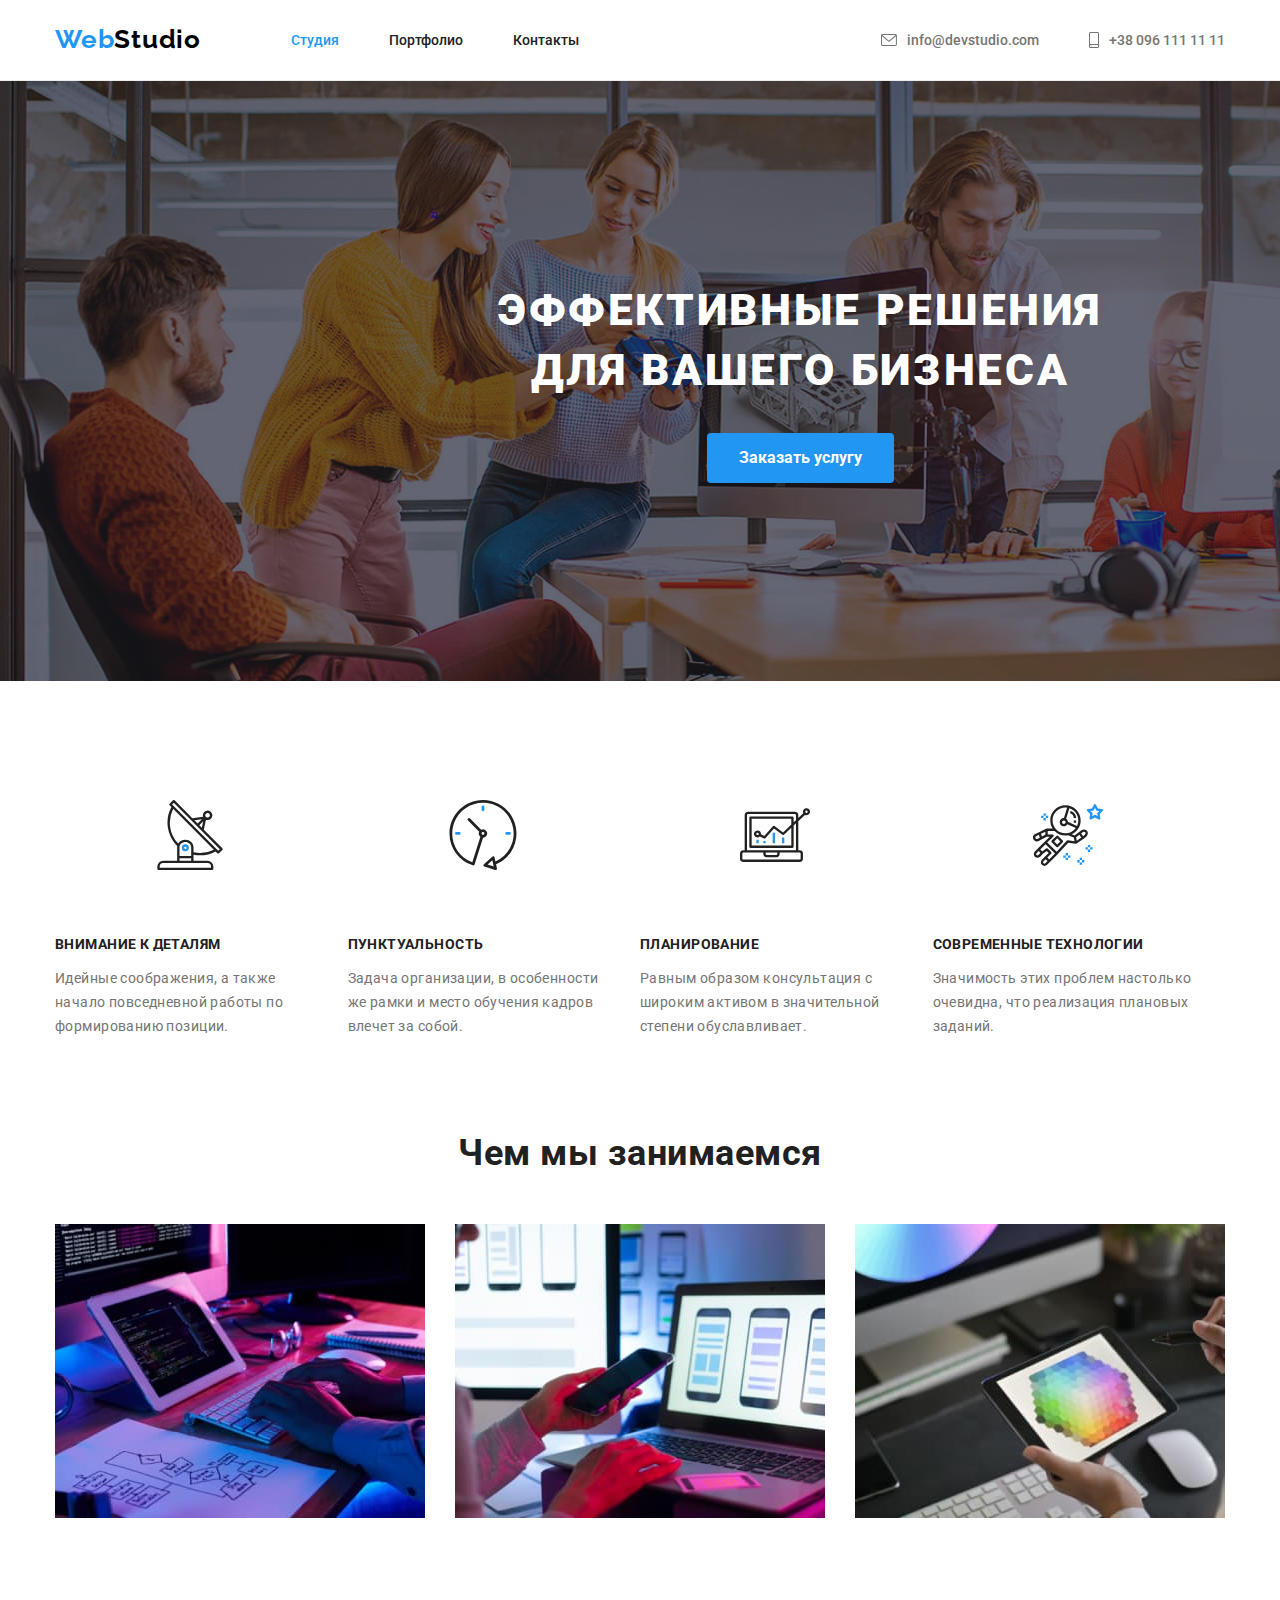
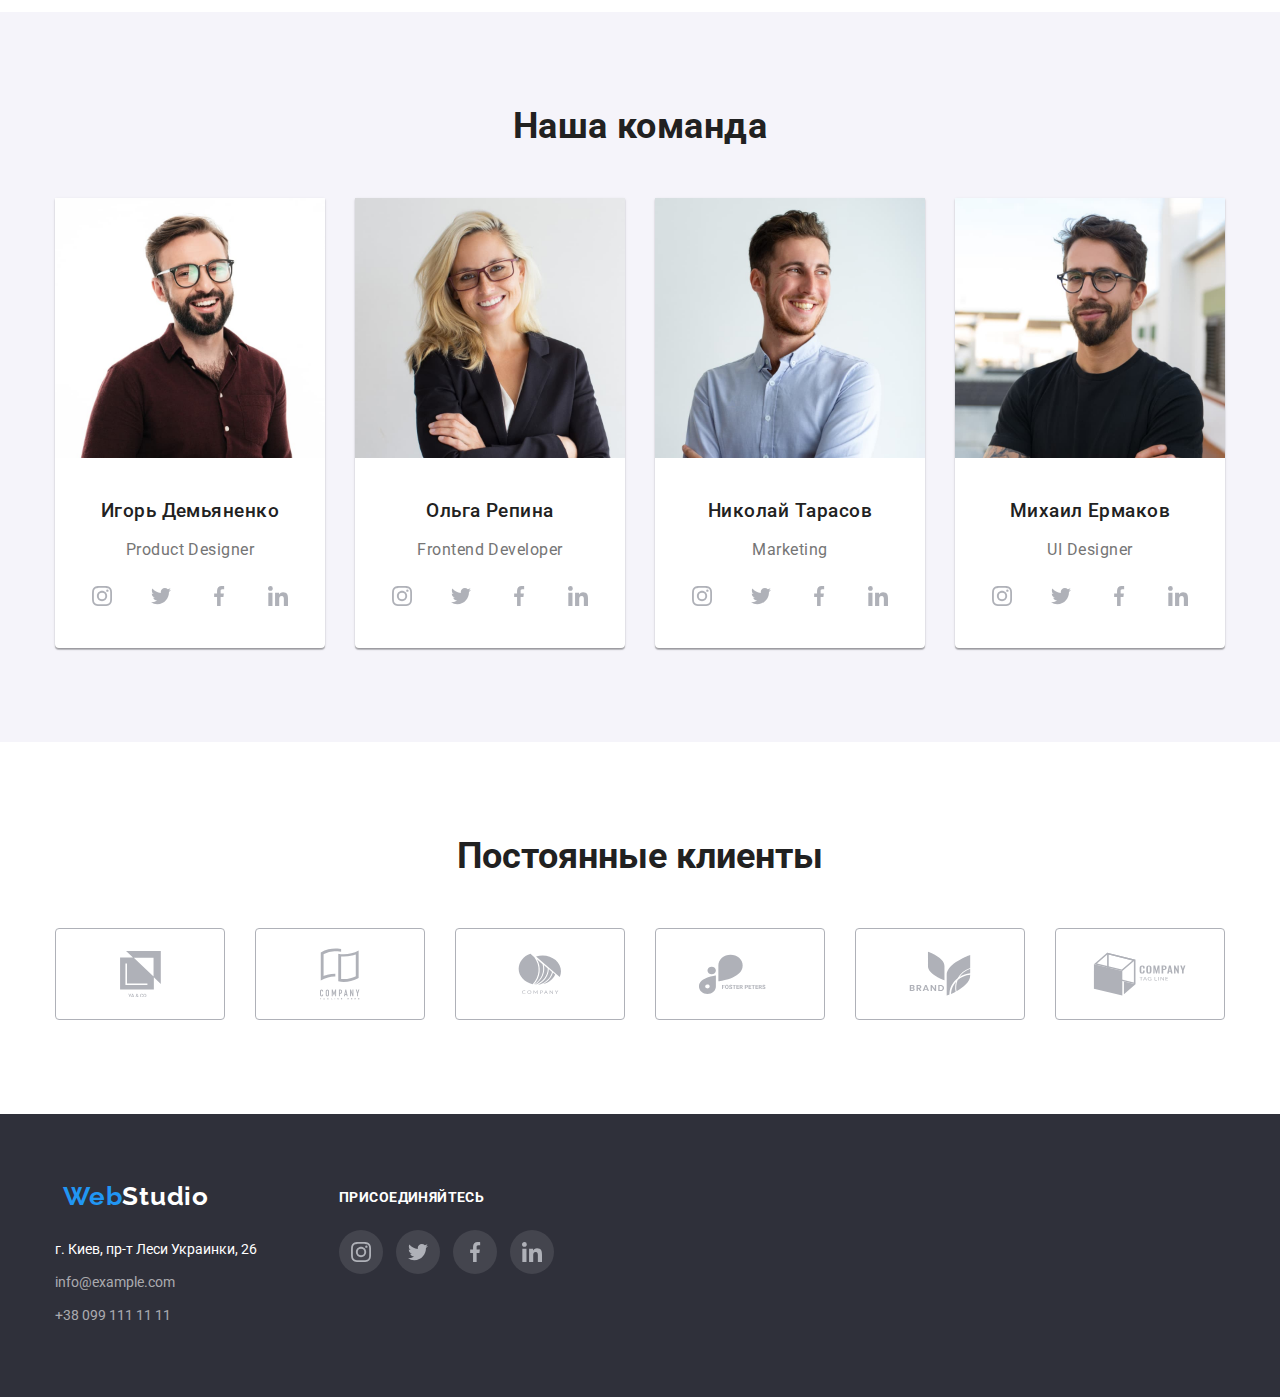
==== commit 6fadcdd6: "homework 4" ====
--- a/index.html
+++ b/index.html
@@ -11,34 +11,6 @@
     <link rel="stylesheet" href="./css/styles.css">
 
 </head>
-<!-- <template class="my-icons"> -->
-    <svg class="icon">
-        <use href="./images/icons/sprite.svg#icon-antenna">
-        </use>
-    </svg>            
-    <svg class="icon"><use href="./images/icons/sprite.svg#icon-astronaut"></use></svg>           
-    <svg class="icon"><use href="./images/icons/sprite.svg#icon-clock"></use></svg>            
-    <svg class="icon"><use href="./images/icons/sprite.svg#icon-diagram"></use></svg>        
-    <svg class="icon"><use href="./images/icons/sprite.svg#icon-envelope"></use></svg>
-    <svg class="icon"><use href="./images/icons/sprite.svg#icon-smartphone"></use></svg>           
-    <svg class="icon"><use href="./images/icons/sprite.svg#icon-group1"></use></svg>         
-    <svg class="icon"><use href="./images/icons/sprite.svg#icon-group2"></use></svg>                 
-    <svg class="icon"><use href="./images/icons/sprite.svg#icon-group3"></use></svg>         
-    <svg class="icon"><use href="./images/icons/sprite.svg#icon-group4"></use></svg>         
-    <svg class="icon"><use href="./images/icons/sprite.svg#icon-group5"></use></svg>            
-    <svg class="icon"><use href="./images/icons/sprite.svg#icon-group6"></use></svg>
-    <svg class="icon"><use href="./images/icons/sprite.svg#icon-facebook"></use></svg>         
-    <svg class="icon"><use href="./images/icons/sprite.svg#icon-instagram"></use></svg>         
-    <svg class="icon"><use href="./images/icons/sprite.svg#icon-linkedin"></use></svg>    
-    <svg class="icon"><use href="./images/icons/sprite.svg#icon-twitter"></use></svg>
-<!-- </template> -->
-<svg width="70" height="70" viewBox="0 0 70 70" fill="none" xmlns="http://www.w3.org/2000/svg">
-    <path d="M67.3163 48.3385L48.8468 29.7337L50.8966 19.6373C51.4256 19.8438 51.9879 19.9517 52.5556 19.9558H52.5696C55.1777 19.9866 57.3169 17.8974 57.3479 15.2893C57.3788 12.6812 55.2894 10.542 52.6813 10.5111C50.0732 10.4803 47.934 12.5695 47.9031 15.1776C47.8965 15.7357 47.9888 16.2905 48.176 16.8163L37.326 18.1405L19.6276 0.35C19.4105 0.128479 19.1141 0.00247917 18.804 0C18.4977 0.00160417 18.2044 0.123521 17.9873 0.3395L14.6786 3.6295C14.2232 4.08508 14.2232 4.82358 14.6786 5.27917L16.459 7.08517C9.56162 19.7681 11.8019 35.4741 21.9703 45.7228C22.0636 45.8121 22.1718 45.8843 22.29 45.9363C22.2165 46.3311 22.1781 46.7317 22.1756 47.1333V60.6667H8.17562C4.95562 60.6705 2.34608 63.28 2.34229 66.5V68.8333C2.34229 69.4776 2.86466 70 3.50895 70H57.1756C57.8199 70 58.3423 69.4776 58.3423 68.8333V66.5C58.3385 63.28 55.729 60.6705 52.509 60.6667H38.509V54.6688C40.7021 55.1288 42.9367 55.3633 45.1776 55.3688C50.5548 55.363 55.8464 54.0225 60.5776 51.4675L62.3673 53.2677C62.5844 53.4892 62.8808 53.6152 63.191 53.6177C63.4972 53.6161 63.7905 53.4941 64.0076 53.2782L67.3163 49.9882C67.7717 49.5326 67.7717 48.7941 67.3163 48.3385ZM50.9246 13.6348C51.8383 12.726 53.3157 12.7301 54.2244 13.6437C55.1332 14.5574 55.1291 16.0348 54.2155 16.9435C53.7781 17.3785 53.1864 17.6226 52.5695 17.6225H52.5625C51.2739 17.6158 50.2345 16.5658 50.2412 15.2771C50.2445 14.6602 50.4918 14.0699 50.9291 13.6348H50.9246ZM48.1783 21.301L46.8693 27.7445L44.298 25.158L48.1783 21.301ZM46.853 19.3282L42.653 23.5037L39.4038 20.237L46.853 19.3282ZM52.509 63C54.442 63 56.009 64.567 56.009 66.5V67.6667H4.67562V66.5C4.67562 64.567 6.2426 63 8.17562 63H52.509ZM36.1756 58.3333V60.6667H24.509V58.3333H36.1756ZM24.509 56V47.1333C24.509 44.303 27.1258 42 30.3423 42C33.5588 42 36.1756 44.303 36.1756 47.1333V56H24.509ZM38.509 52.29V47.1333C38.509 43.0162 34.8456 39.6667 30.3423 39.6667C27.4306 39.622 24.7079 41.1041 23.165 43.5738C14.2887 34.2249 12.2899 20.2875 18.1805 8.82073L58.872 49.7455C52.5886 52.9419 45.3857 53.8418 38.509 52.29ZM63.2038 50.7943L61.56 49.1412L18.7923 6.11567L17.1415 4.46133L18.7923 2.81633L36.15 20.272C36.1581 20.272 36.1628 20.2872 36.171 20.293L64.8593 49.1493L63.2038 50.7943Z" fill="#212121"/>
-    <path d="M30.3528 44.3333H30.3423C28.4093 44.3304 26.84 45.895 26.837 47.8281C26.8341 49.7611 28.3988 51.3304 30.3318 51.3333H30.3423C32.2753 51.3362 33.8446 49.7716 33.8475 47.8386C33.8505 45.9055 32.2858 44.3362 30.3528 44.3333ZM31.1695 48.6605C30.9498 48.8789 30.6522 49.0012 30.3423 49C29.698 48.9966 29.1784 48.4716 29.1817 47.8273C29.1834 47.5189 29.307 47.2237 29.5256 47.0062C29.7428 46.7902 30.036 46.6683 30.3423 46.6667C30.9866 46.67 31.5062 47.195 31.5028 47.8393C31.5012 48.1477 31.3776 48.4429 31.159 48.6605H31.1695Z" fill="#2196F3"/>
-    </svg>
-<svg>
-    <use href:="./images/icons/facebook.svg"></use>
-</svg>    
     <body>
     <header class="header">
         <div class="container">
@@ -63,12 +35,17 @@
             </nav> 
 
             <ul class="contacts">  
-                <li>
-                    <a href="mailto:info@devstudio.com">info@devstudio.com</a>
+                <li class="contact">
+                    <a href="mailto:info@devstudio.com">
+                        <svg class="contacts-icon envelope">
+                            <use href="./images/icons/sprite.svg#icon-envelope"></use></svg>
+                        info@devstudio.com</a>
                 </li>
-
-                <li>
-                    <a href="tel:+380961111111">+38 096 111 11 11</a>
+                <li class="contact">
+                    <a href="tel:+380961111111">
+                        <svg class="contacts-icon smartphone">
+                            <use href="./images/icons/sprite.svg#icon-smartphone"></use></svg> 
+                        +38 096 111 11 11</a>
                 </li>
             </ul>                                                                             
         </div>     
@@ -88,19 +65,35 @@
             <div class="container">
                 <h2 class="features-title">Наши навыки</h2>
                 <ul>
-                    <li class="feature">                   
+                    <li class="feature">
+                        <svg class="feature-icon">
+                            <use href="./images/icons/sprite.svg#icon-antenna">
+                            </use>
+                        </svg>                       
                         <h3 class="feature-title">Внимание к деталям</h3>
                         <p>Идейные соображения, а также начало повседневной работы по формированию позиции.</p>                                           
                     </li>
                     <li class="feature">
+                        <svg class="feature-icon">
+                            <use href="./images/icons/sprite.svg#icon-clock">
+                            </use>
+                        </svg>
                         <h3 class="feature-title">Пунктуальность</h3>
                         <p>Задача организации, в особенности же рамки и место обучения кадров влечет за собой.</p>                        
                     </li>
                     <li class="feature">
+                        <svg class="feature-icon">
+                            <use href="./images/icons/sprite.svg#icon-diagram">
+                            </use>
+                        </svg>
                         <h3 class="feature-title">Планирование</h3>
                         <p>Равным образом консультация с широким активом в значительной степени обуславливает.</p>                            
                     </li>  
                     <li class="feature">
+                        <svg class="feature-icon">
+                            <use href="./images/icons/sprite.svg#icon-astronaut">
+                            </use>
+                        </svg>
                         <h3 class="feature-title">Современные технологии</h3>
                         <p>Значимость этих проблем настолько очевидна, что реализация плановых заданий.</p>                            
                     </li>
@@ -110,106 +103,24 @@
         <section class="section studio">
             <div class="container">
                 <h2 class="studio-title">Чем мы занимаемся</h2>
-                <ul>
-                    <li>
+                <ul class="card-set">
+                    <li class="item"> 
                         <img src="./images/work1.jpg" alt="work 1" width="370">
                     </li>
-                    <li>
+                    <li class="item">
                         <img src="./images/work2.jpg" alt="work 2" width="370">
                     </li>
-                    <li>
+                    <li class="item">
                         <img src="./images/work3.jpg" alt="work 3" width="370">
                     </li>
                 </ul>
             </div>
         </section>
         <section class="section team">
-            <div class="container">
-                <div class="clearfix mhl ptl">
-                    <h1 class="mvm mtn fgc1">Grid Size: 0</h1>
-                    <div class="glyph fs1">
-                        <div class="clearfix pbs">
-                            <svg class="icon icon-antenna"><use xlink:href="./images/icons/sprite.svg#icon-antenna"></use></svg><span class="name"> icon-antenna</span>
-                        </div>
-                    </div>
-                    <div class="glyph fs1">
-                        <div class="clearfix pbs">
-                            <svg class="icon icon-astronaut"><use xlink:href="#icon-astronaut"></use></svg><span class="name"> icon-astronaut</span>
-                        </div>
-                    </div>
-                    <div class="glyph fs1">
-                        <div class="clearfix pbs">
-                            <svg class="icon icon-clock"><use xlink:href="#icon-clock"></use></svg><span class="name"> icon-clock</span>
-                        </div>
-                    </div>
-                    <div class="glyph fs1">
-                        <div class="clearfix pbs">
-                            <svg class="icon icon-diagram"><use xlink:href="#icon-diagram"></use></svg><span class="name"> icon-diagram</span>
-                        </div>
-                    </div>
-                    <div class="glyph fs1">
-                        <div class="clearfix pbs">
-                            <svg class="icon icon-envelope"><use xlink:href="#icon-envelope"></use></svg><span class="name"> icon-envelope</span>
-                        </div>
-                    </div>
-                    <div class="glyph fs1">
-                        <div class="clearfix pbs">
-                            <svg class="icon icon-facebook"><use xlink:href="#icon-facebook"></use></svg><span class="name"> icon-facebook</span>
-                        </div>
-                    </div>
-                    <div class="glyph fs1">
-                        <div class="clearfix pbs">
-                            <svg class="icon icon-group1"><use xlink:href="#icon-group1"></use></svg><span class="name"> icon-group1</span>
-                        </div>
-                    </div>
-                    <div class="glyph fs1">
-                        <div class="clearfix pbs">
-                            <svg class="icon icon-group2"><use xlink:href="#icon-group2"></use></svg><span class="name"> icon-group2</span>
-                        </div>
-                    </div>
-                    <div class="glyph fs1">
-                        <div class="clearfix pbs">
-                            <svg class="icon icon-group3"><use xlink:href="#icon-group3"></use></svg><span class="name"> icon-group3</span>
-                        </div>
-                    </div>
-                    <div class="glyph fs1">
-                        <div class="clearfix pbs">
-                            <svg class="icon icon-group4"><use xlink:href="#icon-group4"></use></svg><span class="name"> icon-group4</span>
-                        </div>
-                    </div>
-                    <div class="glyph fs1">
-                        <div class="clearfix pbs">
-                            <svg class="icon icon-group5"><use xlink:href="#icon-group5"></use></svg><span class="name"> icon-group5</span>
-                        </div>
-                    </div>
-                    <div class="glyph fs1">
-                        <div class="clearfix pbs">
-                            <svg class="icon icon-group6"><use xlink:href="#icon-group6"></use></svg><span class="name"> icon-group6</span>
-                        </div>
-                    </div>
-                    <div class="glyph fs1">
-                        <div class="clearfix pbs">
-                            <svg class="icon icon-instagram"><use xlink:href="#icon-instagram"></use></svg><span class="name"> icon-instagram</span>
-                        </div>
-                    </div>
-                    <div class="glyph fs1">
-                        <div class="clearfix pbs">
-                            <svg class="icon icon-linkedin"><use xlink:href="#icon-linkedin"></use></svg><span class="name"> icon-linkedin</span>
-                        </div>
-                    </div>
-                    <div class="glyph fs1">
-                        <div class="clearfix pbs">
-                            <svg class="icon icon-smartphone"><use xlink:href="#icon-smartphone"></use></svg><span class="name"> icon-smartphone</span>
-                        </div>
-                    </div>
-                    <div class="glyph fs1">
-                        <div class="clearfix pbs">
-                            <svg class="icon icon-twitter"><use xlink:href="#icon-twitter"></use></svg><span class="name"> icon-twitter</span>
-                        </div>
-                    </div>
+            <div class="container">               
             <h2 class="team-title">Наша команда</h2>
-                <ul>
-                    <li class="member">
+                <ul class="card-set members">
+                    <li class="item member">
                         <div >
                             <img src="./images/igor.jpg" alt="Игорь Демьяненко" width="270">
                         </div>
@@ -221,20 +132,43 @@
                                 <li>
                                     <a href="#">
                                         <svg class="icon">
-                                            <use href="./images/icons/facebook.svg">
-                                            </use>
-                                        </svg>
-                                    </a>
-                                </li>
-
-                                <li></li>
-                                <li></li>
-                                <li></li>
+                                            <use href="./images/icons/sprite.svg#icon-instagram">
+                                            </use>
+                                        </svg>
+                                    </a>
+                                </li>
+                     
+                                <li>
+                                    <a href="#">
+                                        <svg class="icon">
+                                            <use href="./images/icons/sprite.svg#icon-twitter">
+                                            </use>
+                                        </svg>
+                                    </a>
+                                </li>
+
+                                <li>
+                                    <a href="#">
+                                        <svg class="icon">
+                                            <use href="./images/icons/sprite.svg#icon-facebook">
+                                            </use>
+                                        </svg>
+                                    </a>
+                                </li>
+
+                                <li>
+                                    <a href="#">
+                                        <svg class="icon">
+                                            <use href="./images/icons/sprite.svg#icon-linkedin">
+                                            </use>
+                                        </svg>
+                                    </a>
+                                </li>
                             </ul>    
                         </div>                        
                     </li>
 
-                    <li class="member">
+                    <li class="item member">
                         <div>
                             <img src="./images/olga.jpg" alt="Ольга Репина" width="270">
                         </div>
@@ -242,27 +176,181 @@
                         <div>
                             <h3 class="name">Ольга Репина</h3>
                             <p>Frontend Developer</p>
-                        </div>                        
-                    </li>
-
-                    <li class="member">
+                            <ul class="icons-list">
+                                <li>
+                                    <a href="#">
+                                        <svg class="icon">
+                                            <use href="./images/icons/sprite.svg#icon-instagram">
+                                            </use>
+                                        </svg>
+                                    </a>
+                                </li>
+                     
+                                <li>
+                                    <a href="#">
+                                        <svg class="icon">
+                                            <use href="./images/icons/sprite.svg#icon-twitter">
+                                            </use>
+                                        </svg>
+                                    </a>
+                                </li>
+
+                                <li>
+                                    <a href="#">
+                                        <svg class="icon">
+                                            <use href="./images/icons/sprite.svg#icon-facebook">
+                                            </use>
+                                        </svg>
+                                    </a>
+                                </li>
+
+                                <li>
+                                    <a href="#">
+                                        <svg class="icon">
+                                            <use href="./images/icons/sprite.svg#icon-linkedin">
+                                            </use>
+                                        </svg>
+                                    </a>
+                                </li>
+                            </ul>    
+                        </div> 
+                                               
+                    </li>
+
+                    <li class="item member">
                         <div>
                             <img src="./images/nikolay.jpg" alt="Николай Тарасов" width="270">
                         </div>
                         <div>
                             <h3 class="name">Николай Тарасов</h3>
                             <p>Marketing</p>
+                            <ul class="icons-list">
+                                <li>
+                                    <a href="#">
+                                        <svg class="icon">
+                                            <use href="./images/icons/sprite.svg#icon-instagram">
+                                            </use>
+                                        </svg>
+                                    </a>
+                                </li>
+                     
+                                <li>
+                                    <a href="#">
+                                        <svg class="icon">
+                                            <use href="./images/icons/sprite.svg#icon-twitter">
+                                            </use>
+                                        </svg>
+                                    </a>
+                                </li>
+
+                                <li>
+                                    <a href="#">
+                                        <svg class="icon">
+                                            <use href="./images/icons/sprite.svg#icon-facebook">
+                                            </use>
+                                        </svg>
+                                    </a>
+                                </li>
+
+                                <li>
+                                    <a href="#">
+                                        <svg class="icon">
+                                            <use href="./images/icons/sprite.svg#icon-linkedin">
+                                            </use>
+                                        </svg>
+                                    </a>
+                                </li>
+                            </ul>    
                         </div>
                     </li>
 
-                    <li class="member">
+                    <li class="item member">
                         <div>
                             <img src="./images/mikhail.jpg" alt="Михаил Ермаков" width="270">
                         </div>
                         <div>    
                             <h3 class="name">Михаил Ермаков</h3>
                             <p>UI Designer</p>
+                            <ul class="icons-list">
+                                <li>
+                                    <a href="#">
+                                        <svg class="icon">
+                                            <use href="./images/icons/sprite.svg#icon-instagram">
+                                            </use>
+                                        </svg>
+                                    </a>
+                                </li>
+                     
+                                <li>
+                                    <a href="#">
+                                        <svg class="icon">
+                                            <use href="./images/icons/sprite.svg#icon-twitter">
+                                            </use>
+                                        </svg>
+                                    </a>
+                                </li>
+
+                                <li>
+                                    <a href="#">
+                                        <svg class="icon">
+                                            <use href="./images/icons/sprite.svg#icon-facebook">
+                                            </use>
+                                        </svg>
+                                    </a>
+                                </li>
+
+                                <li>
+                                    <a href="#">
+                                        <svg class="icon">
+                                            <use href="./images/icons/sprite.svg#icon-linkedin">
+                                            </use>
+                                        </svg>
+                                    </a>
+                                </li>
+                            </ul>    
                         </div>                        
+                    </li>
+                </ul>
+            </div>
+        </section>
+        <section class="section clients">
+            <div class="container">
+                <h2 class="clients-title">Постоянные клиенты</h2>
+                <ul class="card-set clients-list">
+                    <li class="item">
+                        <a href="#">
+                            <svg class="group1"><use href="./images/icons/sprite.svg#icon-group1"></use></svg>
+                        </a>
+                    </li>
+
+                    <li class="item">
+                        <a href="#">
+                            <svg class="group2"><use href="./images/icons/sprite.svg#icon-group2"></use></svg>
+                        </a>
+                    </li>
+
+                    <li class="item">
+                        <a href="#">
+                            <svg class="group3"><use href="./images/icons/sprite.svg#icon-group3"></use></svg>
+                        </a>
+                    </li>
+
+                    <li class="item">
+                        <a href="#">
+                            <svg class="group4"><use href="./images/icons/sprite.svg#icon-group4"></use></svg>
+                        </a>
+                    </li>
+
+                    <li class="item">
+                        <a href="#">
+                            <svg class="group5"><use href="./images/icons/sprite.svg#icon-group5"></use></svg>
+                        </a>
+                    </li>
+
+                    <li class="item">
+                        <a href="#">
+                            <svg class="group6"><use href="./images/icons/sprite.svg#icon-group6"></use></svg>
+                        </a>
                     </li>
                 </ul>
             </div>
@@ -284,6 +372,46 @@
                     </li>
                 </ul> 
             </address>
+            <div class="socialmedia">
+                <h2>присоединяйтесь</h2>
+                <ul class="icons-list">
+                    <li>
+                        <a href="#">
+                            <svg class="icon">
+                                <use href="./images/icons/sprite.svg#icon-instagram">
+                                </use>
+                            </svg>
+                        </a>
+                    </li>
+         
+                    <li>
+                        <a href="#">
+                            <svg class="icon">
+                                <use href="./images/icons/sprite.svg#icon-twitter">
+                                </use>
+                            </svg>
+                        </a>
+                    </li>
+
+                    <li>
+                        <a href="#">
+                            <svg class="icon">
+                                <use href="./images/icons/sprite.svg#icon-facebook">
+                                </use>
+                            </svg>
+                        </a>
+                    </li>
+
+                    <li>
+                        <a href="#">
+                            <svg class="icon">
+                                <use href="./images/icons/sprite.svg#icon-linkedin">
+                                </use>
+                            </svg>
+                        </a>
+                    </li>
+                </ul>    
+            </div>
         </div>
     </footer>
     </body>
--- a/css/styles.css
+++ b/css/styles.css
@@ -15,15 +15,15 @@
     --button-hover: #188CE8;
     --body-color: #E5E5E5;
     --card-set-gap: 30px;
+    --icon-color: #afb1b8;
+    --footer-icon: rgba(255, 255, 255, 0.1);
+    --hero-background: url(../images/background.jpg);
 
 
 }
 /*------Global Styles------*/
 html {
     box-sizing: border-box;
-    /* width: 1600px;
-    background-color: var(--body-color); */
-
 }
 *,
 ::before,
@@ -41,13 +41,7 @@
     color: var(--text-color);
     background-color: var(--while-color);
 }
-/* header,
-
-section,
-footer {
-    width: 1600px;
-    background-color: var(--while-color);
-} */
+
 ul {
     list-style: none;
     margin: 0; 
@@ -74,12 +68,7 @@
     padding-top: 94px;
     padding-bottom: 94px;
  }
- /* section .container {
-    padding-top: 94px;
-    padding-bottom: 94px;
- } */
-
-
+ 
 /*-------Header Section---------*/
 .header {
     box-sizing: border-box;
@@ -93,8 +82,7 @@
 
 /*---Logo---*/
 .logo {
-    padding-top: 24px;
-    padding-bottom: 25px;
+    display: flex;
     margin-left: 0;
     margin-right: 40px;
     font-family: var(--logo-font);
@@ -113,7 +101,44 @@
 .studio2 {
     color: var(--while-color);
 }
-/*---Logo---*/
+/* ----------Icons-------------- */
+
+.icon {
+
+    width: 20px;
+    height: 20px;
+}
+.icons-list {
+    margin-bottom: 30px;    
+}
+.icons-list :not(:first-child) {
+    margin-left: 10px;
+}
+.icons-list a {
+    padding: 12px;
+}
+
+ .icons-list li {
+    display: inline-block;
+    fill: var(--icon-color);
+    width: 44px;
+    height: 44px;
+    border-radius: 50%;
+    
+ }
+ .icons-list li:active,
+ .icons-list li:hover {
+     background: var(--pretty-color);
+     fill: var(--while-color);
+   
+ }
+ 
+ 
+ .feature-icon {
+     width: 70px;
+     height: 70px;
+     margin: 25px 100px 55px 100px;
+ }
 
  .header .container { 
     display: flex;
@@ -147,10 +172,26 @@
 .contacts li {
     margin-left: 50px;
 }
- .contacts a {
-    padding: 32px 0;
+ .contact a {
+    height: 80px;
+    display: flex;
+    align-items: center;
+    font-size: 14px;
+    line-height: 16px;
+    
  } 
-
+ .contacts-icon {
+     margin-right: 10px;
+     fill: currentColor;
+ }
+ .envelope {
+     width: 16px;
+     height: 12px;    
+ }
+ .smartphone {
+     width: 10px;
+     height: 16px;
+ }
 .nav a:hover,
 .nav a:focus,
 .contacts a:hover,
@@ -162,13 +203,11 @@
     color: var(--pretty-color);
 }
 /*----------Hero Section--------*/
-.icon {
-    fill: var(--pretty-color);
-    stroke: var(--pretty-color);
-}
+
 .hero {
+    width: 1600px;
+    background-image: linear-gradient( to right, rgba(47, 48, 58, 0.4), rgba(47, 48, 58, 0.4) ), url(../images/background.jpg);
     height: 600px;
-    background-color: var(--background-about-color);
     color: var(--header-color);
     text-align: center;
     font-size: 36px;
@@ -234,14 +273,12 @@
     margin-bottom: 10px;
 }
 /*--------Studio Section---------*/
+
  .studio {
     font-size: 16px;
     letter-spacing: 0.03em;
     padding-top: 0;
 }
-/* .studio .container {
-    padding-top: 0;
-} */
 .studio ul {
     display: flex;
 }
@@ -253,6 +290,9 @@
     text-align: center;
 }
 
+.studio-items:first-child {
+    margin-left: 0;
+}
  /*--------Team Section-----------*/
 .team {
     font-size: 16px;
@@ -262,7 +302,7 @@
 
 
  }
- .team ul {
+ .members {
      display: flex;
  }
 .team-title {
@@ -282,7 +322,7 @@
     border-radius: 0px 0px 4px 4px;
 }
 .member p{
-    padding-bottom: 2em;
+    margin-bottom: 15px;
 }
 .name {
     color: var(--header-color);
@@ -292,10 +332,69 @@
     margin-bottom: 1em;
 } 
 
+/* -------Clients Section----- */
+.clients-title {
+    color: var(--header-color);
+    font-size: 36px;
+    font-weight: 700;
+    margin-bottom: 50px;
+    text-align: center;
+}
+.clients-list {
+    display: flex;
+}
+
+.clients-list a {
+    display: flex;
+    align-items: center;
+    width: 170px;
+    height: 92px;
+    color: var(--icon-color);
+    border: 1px solid var(--icon-color);
+    border-radius: 4px;
+    
+}
+
+.clients-list a:hover,
+.clients-list a:active {
+    border-color: var(--pretty-color);
+    color: var(--pretty-color);
+}
+/*----------Company Logo----- */
+
+.group1 {
+    width: 41px;
+    height: 46.7px;
+    fill: currentColor;
+}
+.group2 {
+    width: 40px;
+    height: 52px;
+    fill: currentColor;
+}
+.group3 {
+    width: 43.46px;
+    height: 41.18px;
+    fill: currentColor;
+}
+.group4 {
+    width: 84.44px;
+    height: 40.62px;
+    fill: currentColor;
+}
+.group5 {
+    width: 62.54px;
+    height: 45.43px;
+    fill: currentColor;
+}
+.group6 {
+    width: 93.79px;
+    height: 43.93px;
+    fill: currentColor;
+}
 
 /*------Footer Section-------*/   
 .footer {
-    /* width: 1600px; */
     background-color: var(--footer-color);
     box-sizing: border-box;
     color:var(--while-color);
@@ -304,24 +403,45 @@
     padding-bottom: 60px;
     padding-top: 60px;
 }
+.footer .container {
+    display: flex;
+
+}
+
 .footer li {
     margin-bottom: 9px;
 }
 .footer .logo {
+    padding-top: 0;
     margin-bottom: 20px;
 }
 .adress {
     font-style: normal;
+    margin-left: 0;
+    margin-right: 82px;
    
 }
 .adress-link {
     color: var(--adress-link-color);
 }
-
+.socialmedia {
+    margin-left: 0;
+}
+.socialmedia h2 {
+    font-size: 14px;
+    text-transform: uppercase;
+    letter-spacing: 0.03em;
+    margin-top: 12px;
+    margin-bottom: 20px;
+}
+.socialmedia li {
+    background: var(--footer-icon);
+}
 .adress-link a:hover,
 .adress-link a:focus {
     color: var(--pretty-color);
 }
+
 
 /*--------------------Portfolio--------------------------*/
 
@@ -359,6 +479,9 @@
 button:hover {
     background-color: var(--pretty-color);
     color: var(--while-color);
+    box-shadow: 0px 3px 1px rgba(0, 0, 0, 0.1),
+     0px 1px 2px rgba(0, 0, 0, 0.08),
+     0px 2px 2px rgba(0, 0, 0, 0.12);
 } 
 
 /* ----------Projects----------- */
@@ -386,6 +509,13 @@
     margin-left: var(--card-set-gap);
     margin-top: var(--card-set-gap);
 }
+.project:hover {
+    box-shadow: 0px 1px 1px
+     rgba(0, 0, 0, 0.12),
+     0px 4px 4px rgba(0, 0, 0, 0.06), 
+     1px 4px 6px rgba(0, 0, 0, 0.16);
+
+}
 .project-title {
     color: var(--header-color);
     font-size: 18px;
@@ -398,5 +528,6 @@
     border-left: 1px solid var(--border-color);
     border-right: 1px solid var(--border-color);
     border-bottom: 1px solid var(--border-color);
+    cursor: pointer;
 } 
 
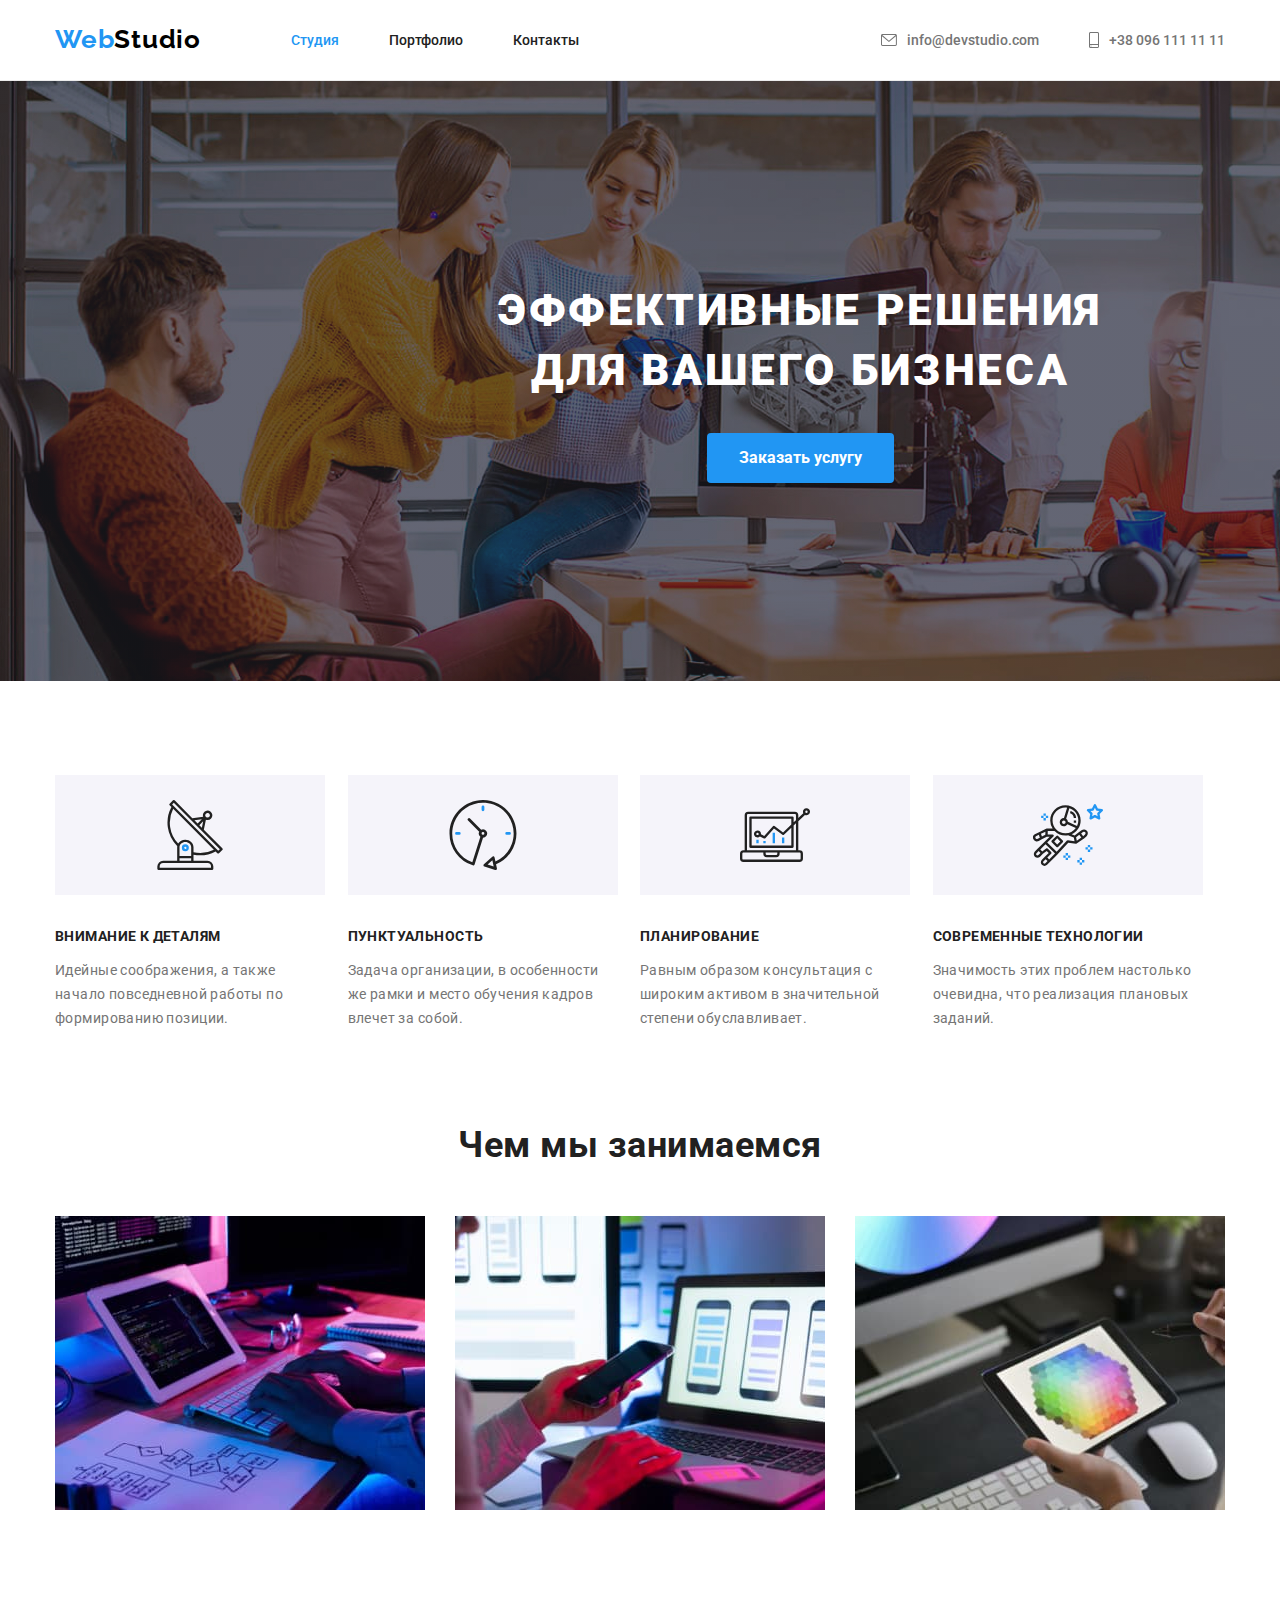
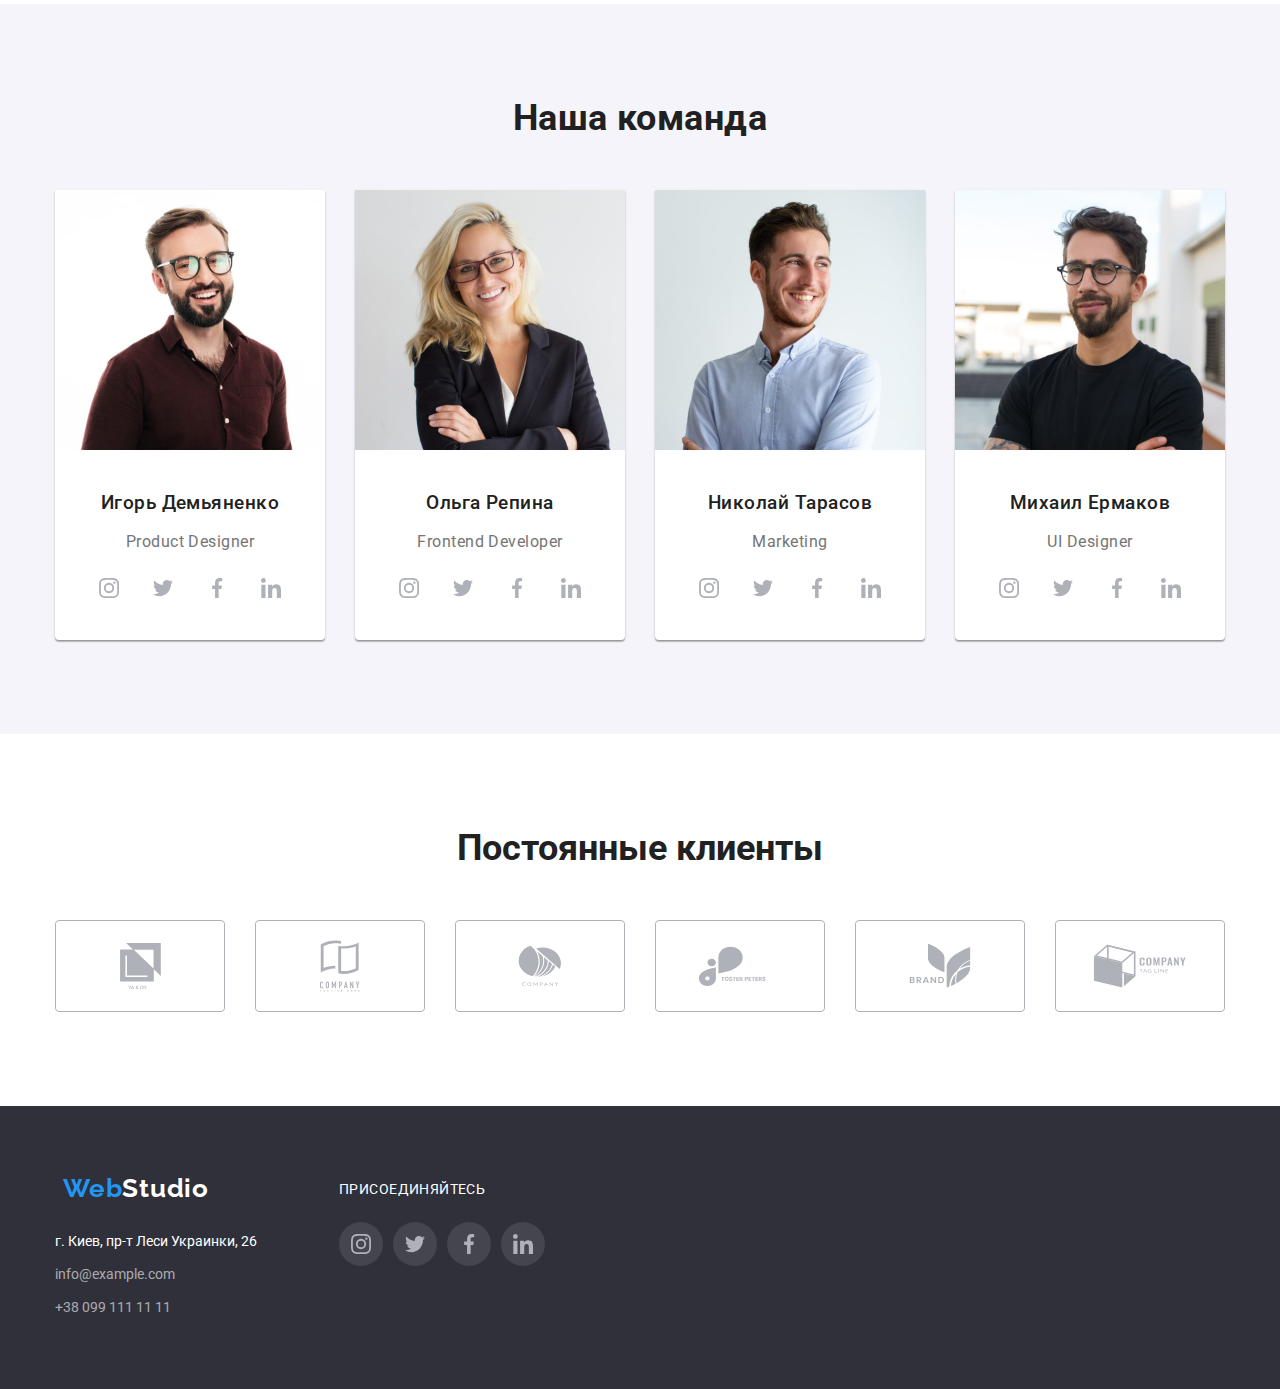
==== commit 54904cf1: "errors fixed, padding, center" ====
--- a/index.html
+++ b/index.html
@@ -20,15 +20,15 @@
                 </div> 
 
                 <ul class="menu">
-                    <li class="active">
+                    <li class="menu-link active">
                         <a href="#studio" >Студия</a>
                     </li>
 
-                    <li class="link">
+                    <li class="menu-link">
                         <a href="./portfolio.html">Портфолио</a>
                     </li>
 
-                    <li class="link">
+                    <li class="menu-link">
                         <a href="#contacts">Контакты</a>
                     </li>
                 </ul>                               
@@ -66,34 +66,45 @@
                 <h2 class="features-title">Наши навыки</h2>
                 <ul>
                     <li class="feature">
-                        <svg class="feature-icon">
+                        <div class="feature-icon-container">
+                            <svg class="feature-icon">
                             <use href="./images/icons/sprite.svg#icon-antenna">
                             </use>
-                        </svg>                       
+                            </svg>
+                        </div>                      
                         <h3 class="feature-title">Внимание к деталям</h3>
                         <p>Идейные соображения, а также начало повседневной работы по формированию позиции.</p>                                           
                     </li>
                     <li class="feature">
-                        <svg class="feature-icon">
+                        <div class="feature-icon-container">
+                            <svg class="feature-icon">
                             <use href="./images/icons/sprite.svg#icon-clock">
                             </use>
-                        </svg>
+                            </svg>
+                        </div>
+                        
                         <h3 class="feature-title">Пунктуальность</h3>
                         <p>Задача организации, в особенности же рамки и место обучения кадров влечет за собой.</p>                        
                     </li>
                     <li class="feature">
-                        <svg class="feature-icon">
+                        <div class="feature-icon-container">
+                            <svg class="feature-icon">
                             <use href="./images/icons/sprite.svg#icon-diagram">
                             </use>
-                        </svg>
+                            </svg>
+                        </div>
+                        
                         <h3 class="feature-title">Планирование</h3>
                         <p>Равным образом консультация с широким активом в значительной степени обуславливает.</p>                            
                     </li>  
                     <li class="feature">
-                        <svg class="feature-icon">
+                        <div class="feature-icon-container">
+                            <svg class="feature-icon">
                             <use href="./images/icons/sprite.svg#icon-astronaut">
                             </use>
-                        </svg>
+                            </svg>
+                        </div>
+                        
                         <h3 class="feature-title">Современные технологии</h3>
                         <p>Значимость этих проблем настолько очевидна, что реализация плановых заданий.</p>                            
                     </li>
@@ -373,7 +384,7 @@
                 </ul> 
             </address>
             <div class="socialmedia">
-                <h2>присоединяйтесь</h2>
+                <p>присоединяйтесь</p>
                 <ul class="icons-list">
                     <li>
                         <a href="#">
--- a/css/styles.css
+++ b/css/styles.css
@@ -18,8 +18,6 @@
     --icon-color: #afb1b8;
     --footer-icon: rgba(255, 255, 255, 0.1);
     --hero-background: url(../images/background.jpg);
-
-
 }
 /*------Global Styles------*/
 html {
@@ -82,6 +80,7 @@
 
 /*---Logo---*/
 .logo {
+
     display: flex;
     margin-left: 0;
     margin-right: 40px;
@@ -109,21 +108,27 @@
     height: 20px;
 }
 .icons-list {
-    margin-bottom: 30px;    
+    display: inline-flex;
+    margin-bottom: 30px; 
+    
+   
 }
 .icons-list :not(:first-child) {
     margin-left: 10px;
 }
 .icons-list a {
-    padding: 12px;
-}
-
- .icons-list li {
-    display: inline-block;
-    fill: var(--icon-color);
     width: 44px;
     height: 44px;
+    display: flex;
+    align-items: center;
+}
+
+ .icons-list li {
+
+    fill: var(--icon-color);
+ 
     border-radius: 50%;
+
     
  }
  .icons-list li:active,
@@ -132,12 +137,19 @@
      fill: var(--while-color);
    
  }
- 
+ .feature-icon-container {
+     width: 270px;
+     height: 120px;
+     background-color: var(--backgroung-team-color);
+     margin-bottom: 30px;
+     display: flex;
+     align-items: center;
+ }
  
  .feature-icon {
      width: 70px;
      height: 70px;
-     margin: 25px 100px 55px 100px;
+
  }
 
  .header .container { 
@@ -192,22 +204,30 @@
      width: 10px;
      height: 16px;
  }
-.nav a:hover,
-.nav a:focus,
+ .menu-link {
+    display: block;
+    position: relative;   
+}
+.menu-link:hover,
+.menu-link:focus,
 .contacts a:hover,
-.contacts a:focus
+.contacts a:focus,
+.active
  {
     color: var(--pretty-color);
-}
-.active {
-    color: var(--pretty-color);
-}
+
+}
+
+
+
 /*----------Hero Section--------*/
 
 .hero {
     width: 1600px;
     background-image: linear-gradient( to right, rgba(47, 48, 58, 0.4), rgba(47, 48, 58, 0.4) ), url(../images/background.jpg);
     height: 600px;
+    padding-top: 200px;
+    padding-bottom: 200px;
     color: var(--header-color);
     text-align: center;
     font-size: 36px;
@@ -216,7 +236,7 @@
 .hero-content {
     width: 660px;
     color: var(--while-color);
-    padding-top: 106px;
+   
 
 }
 .hero-title {
@@ -239,6 +259,7 @@
     border: 0;
     border-radius: 4px;
     cursor: pointer;
+  
 }
 .sign-in:hover {
     background-color: var(--button-hover);
@@ -352,7 +373,7 @@
     color: var(--icon-color);
     border: 1px solid var(--icon-color);
     border-radius: 4px;
-    
+  
 }
 
 .clients-list a:hover,
@@ -421,21 +442,25 @@
     margin-right: 82px;
    
 }
-.adress-link {
+.adress-link a{
     color: var(--adress-link-color);
-}
+  
+}
+
 .socialmedia {
     margin-left: 0;
-}
-.socialmedia h2 {
+    padding-top: 12px;
+}
+.socialmedia p {
     font-size: 14px;
     text-transform: uppercase;
-    letter-spacing: 0.03em;
-    margin-top: 12px;
+    font-weight: 400;
+    letter-spacing: 0.03em;
     margin-bottom: 20px;
 }
 .socialmedia li {
     background: var(--footer-icon);
+ 
 }
 .adress-link a:hover,
 .adress-link a:focus {
@@ -471,8 +496,10 @@
     color: var(--header-color);
     border: 0;
     border-radius: 4px;
-    cursor: pointer;   
-}
+    cursor: pointer; 
+    
+
+} 
 
 .all,
 button:focus,
@@ -508,13 +535,14 @@
     flex-basis: (100% / 3 - 30px);
     margin-left: var(--card-set-gap);
     margin-top: var(--card-set-gap);
+
 }
 .project:hover {
     box-shadow: 0px 1px 1px
      rgba(0, 0, 0, 0.12),
      0px 4px 4px rgba(0, 0, 0, 0.06), 
      1px 4px 6px rgba(0, 0, 0, 0.16);
-
+    
 }
 .project-title {
     color: var(--header-color);
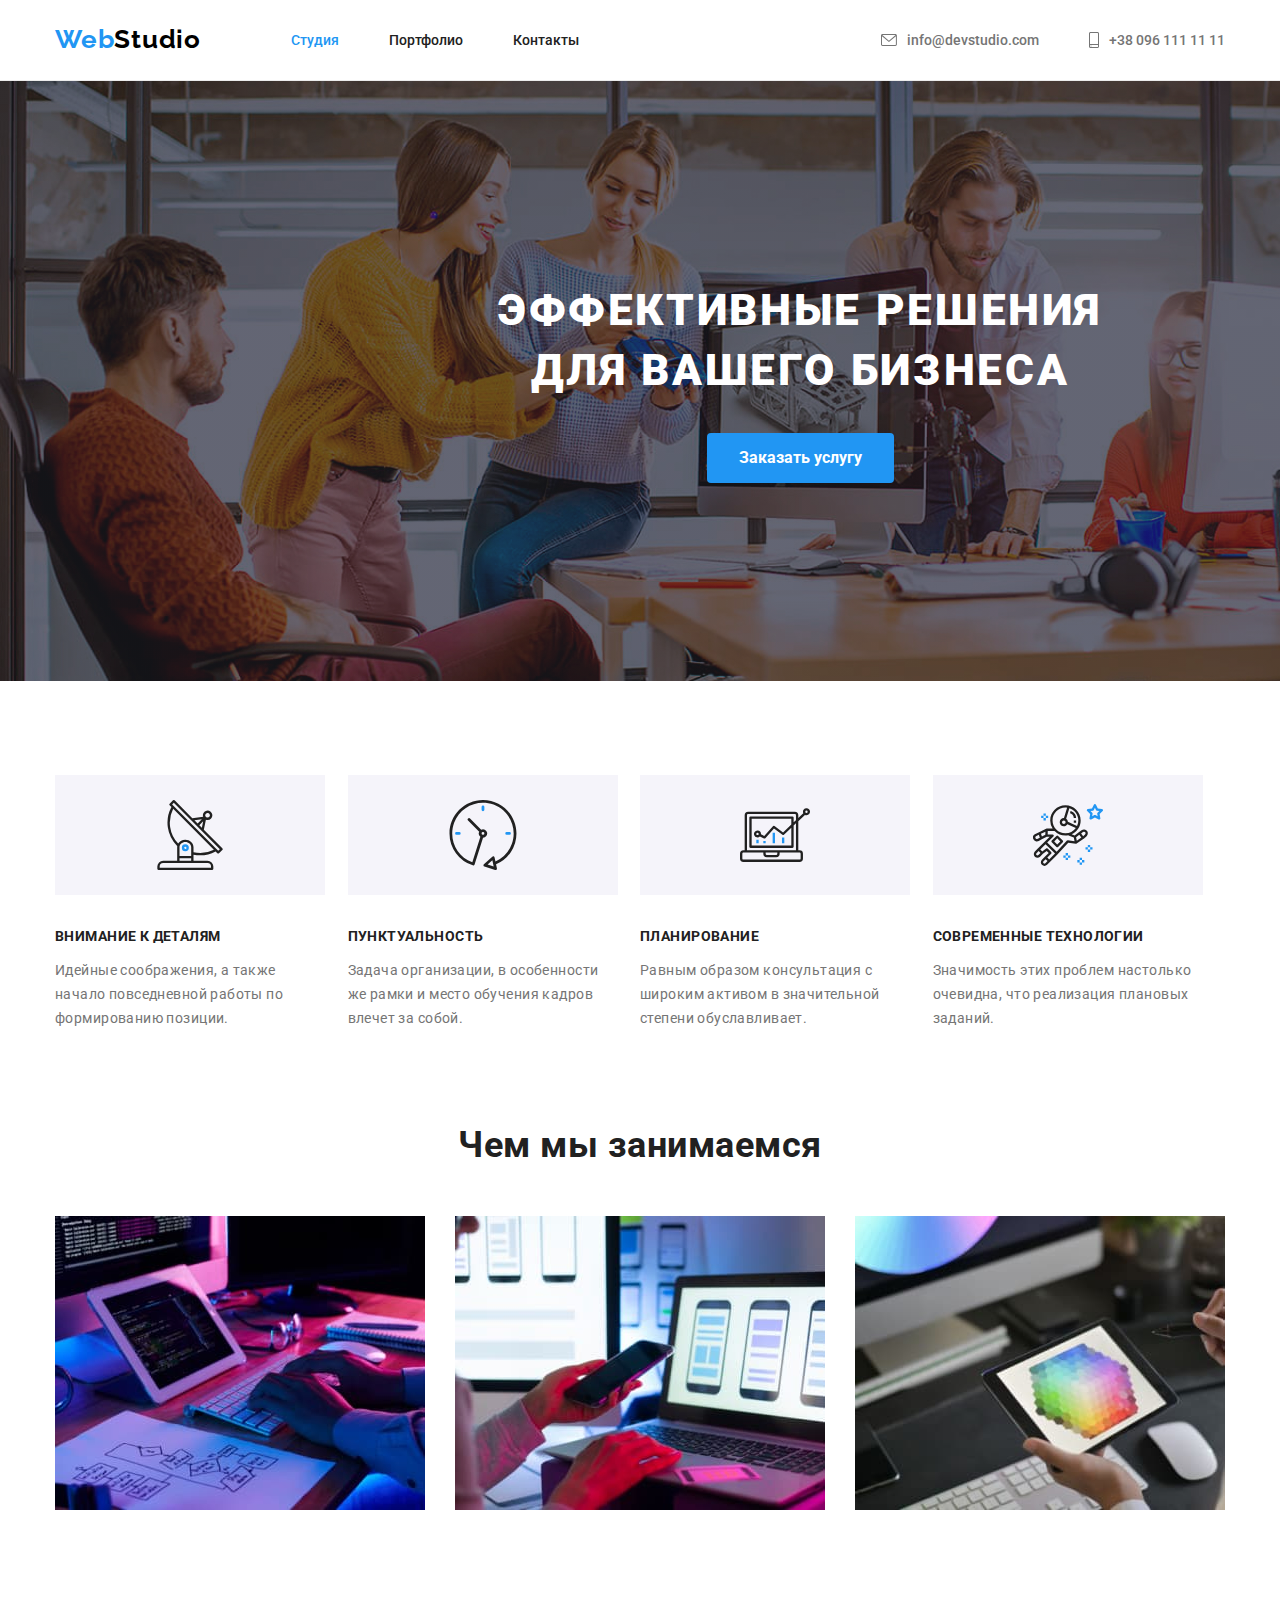
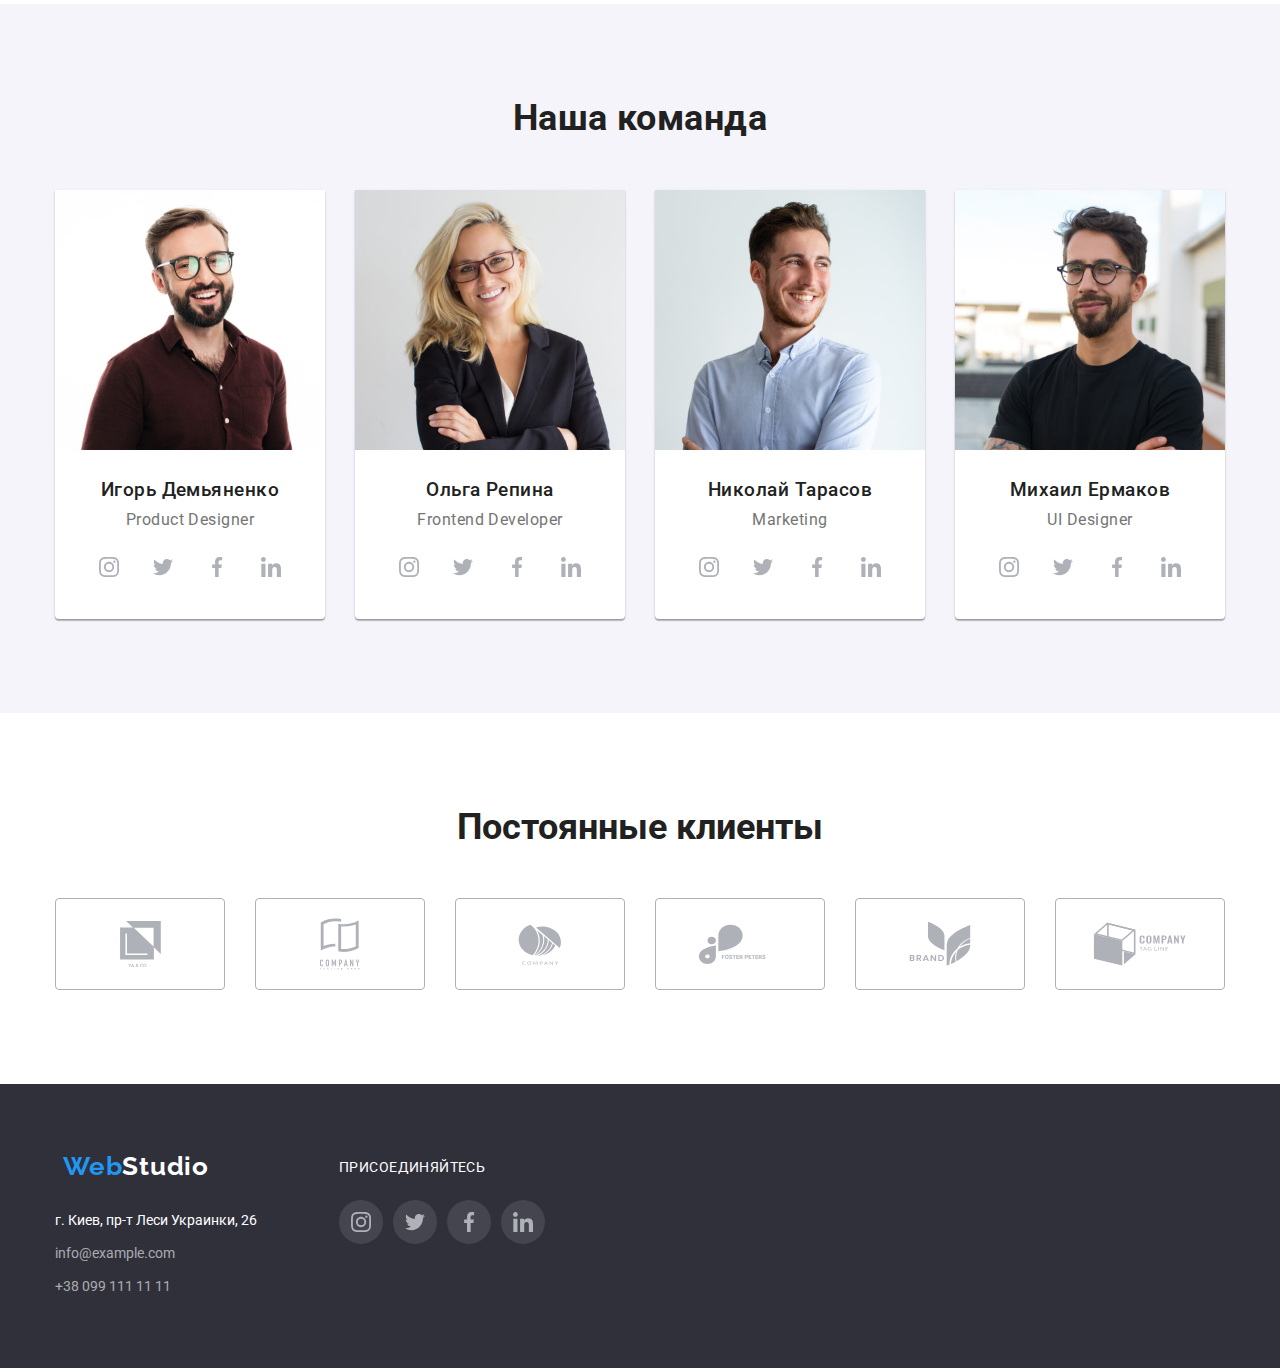
==== commit a7649eb8: "Errors checked" ====
--- a/index.html
+++ b/index.html
@@ -51,7 +51,7 @@
         </div>     
     </header>
     <main>
-        <section  id="studio" class="section hero">
+        <section class="section hero">
             <div class="container">
                 <div class="hero-content">
                     <h1 class="hero-title">Эффективные решения для вашего бизнеса</h1>
@@ -130,13 +130,12 @@
         <section class="section team">
             <div class="container">               
             <h2 class="team-title">Наша команда</h2>
-                <ul class="card-set members">
-                    <li class="item member">
-                        <div >
-                            <img src="./images/igor.jpg" alt="Игорь Демьяненко" width="270">
-                        </div>
-                    
-                        <div>    
+                <ul class="members">
+
+                    <li class="member">
+                       <img src="./images/igor.jpg" alt="Игорь Демьяненко" width="270">
+
+                        <div class="member-item">    
                             <h3 class="name">Игорь Демьяненко</h3>
                             <p>Product Designer</p>
                             <ul class="icons-list">
@@ -148,7 +147,7 @@
                                         </svg>
                                     </a>
                                 </li>
-                     
+                    
                                 <li>
                                     <a href="#">
                                         <svg class="icon">
@@ -179,12 +178,10 @@
                         </div>                        
                     </li>
 
-                    <li class="item member">
-                        <div>
-                            <img src="./images/olga.jpg" alt="Ольга Репина" width="270">
-                        </div>
-
-                        <div>
+                    <li class="member">
+                        <img src="./images/olga.jpg" alt="Ольга Репина" width="270">
+
+                        <div class="member-item">
                             <h3 class="name">Ольга Репина</h3>
                             <p>Frontend Developer</p>
                             <ul class="icons-list">
@@ -228,11 +225,10 @@
                                                
                     </li>
 
-                    <li class="item member">
-                        <div>
-                            <img src="./images/nikolay.jpg" alt="Николай Тарасов" width="270">
-                        </div>
-                        <div>
+                    <li class="member">
+                        <img src="./images/nikolay.jpg" alt="Николай Тарасов" width="270">
+                        
+                        <div class="member-item">
                             <h3 class="name">Николай Тарасов</h3>
                             <p>Marketing</p>
                             <ul class="icons-list">
@@ -275,11 +271,10 @@
                         </div>
                     </li>
 
-                    <li class="item member">
-                        <div>
-                            <img src="./images/mikhail.jpg" alt="Михаил Ермаков" width="270">
-                        </div>
-                        <div>    
+                    <li class="member">
+                        <img src="./images/mikhail.jpg" alt="Михаил Ермаков" width="270">
+
+                        <div class="member-item">
                             <h3 class="name">Михаил Ермаков</h3>
                             <p>UI Designer</p>
                             <ul class="icons-list">
@@ -369,7 +364,7 @@
     </main>
     <footer class="footer">
         <div class="container">
-            <address id="contacts" class="adress"> 
+            <address> 
                 <div class="logo"><a href="#" class="web">Web<span class="studio2">Studio</span></a></div>
                 <ul>
                     <li>
--- a/css/styles.css
+++ b/css/styles.css
@@ -108,13 +108,10 @@
     height: 20px;
 }
 .icons-list {
-    display: inline-flex;
-    margin-bottom: 30px; 
-    
-   
-}
-.icons-list :not(:first-child) {
-    margin-left: 10px;
+    display: inline-flex;      
+}
+.icons-list :not(:last-child) {
+    margin-right: 10px;
 }
 .icons-list a {
     width: 44px;
@@ -325,6 +322,11 @@
  }
  .members {
      display: flex;
+    
+   
+ }
+ .members:first-child {
+     margin-left: 0;
  }
 .team-title {
     color: var(--header-color);
@@ -336,12 +338,17 @@
  
 }
 .member {
+    margin-right: 30px;
     background: var(--while-color);
     box-shadow: 0px 1px 3px rgba(0, 0, 0, 0.12),
     0px 1px 1px rgba(0, 0, 0, 0.14), 
     0px 2px 1px rgba(0, 0, 0, 0.2);
     border-radius: 0px 0px 4px 4px;
 }
+.member-item {
+    width: 270px;
+    padding: 30px 32px;
+}
 .member p{
     margin-bottom: 15px;
 }
@@ -349,8 +356,7 @@
     color: var(--header-color);
     font-weight: 500;
     text-align: center;
-    margin-top: 2.3em;
-    margin-bottom: 1em;
+    margin-bottom: 10px;
 } 
 
 /* -------Clients Section----- */
@@ -436,7 +442,7 @@
     padding-top: 0;
     margin-bottom: 20px;
 }
-.adress {
+address {
     font-style: normal;
     margin-left: 0;
     margin-right: 82px;
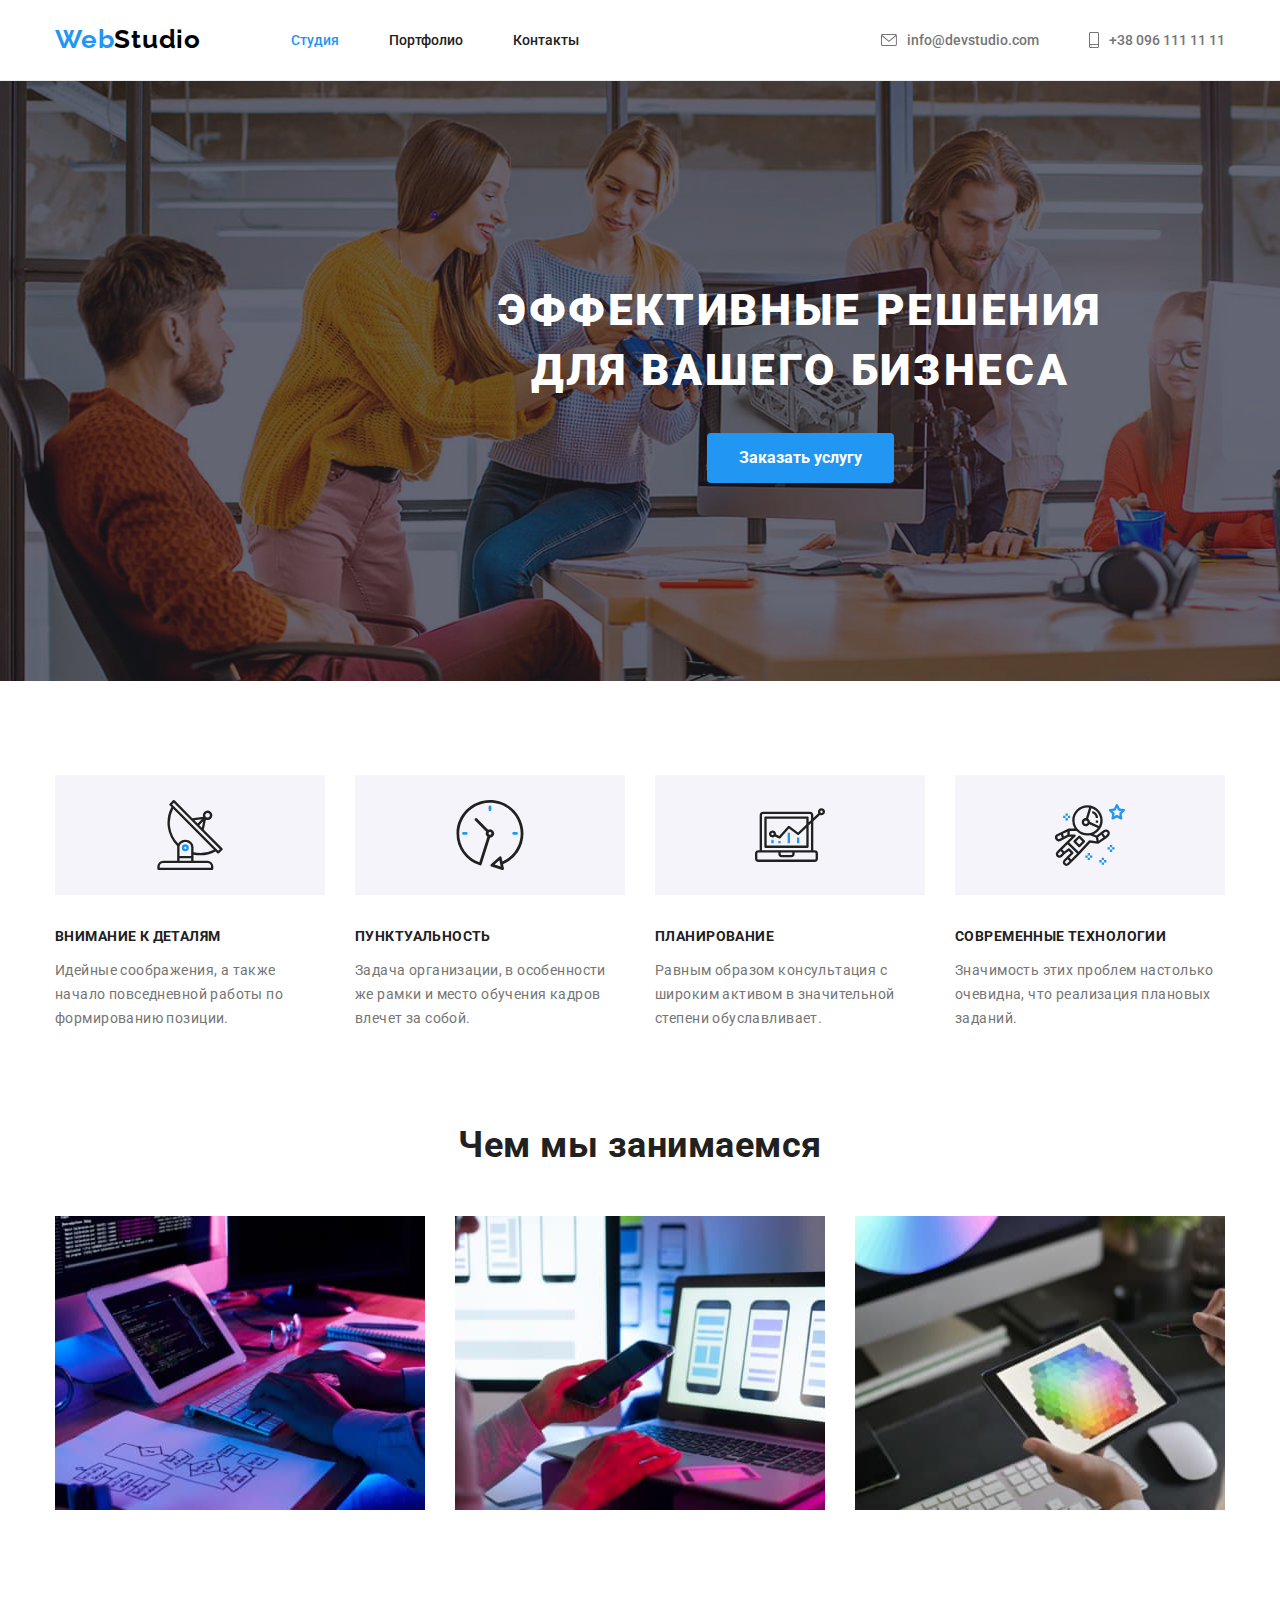
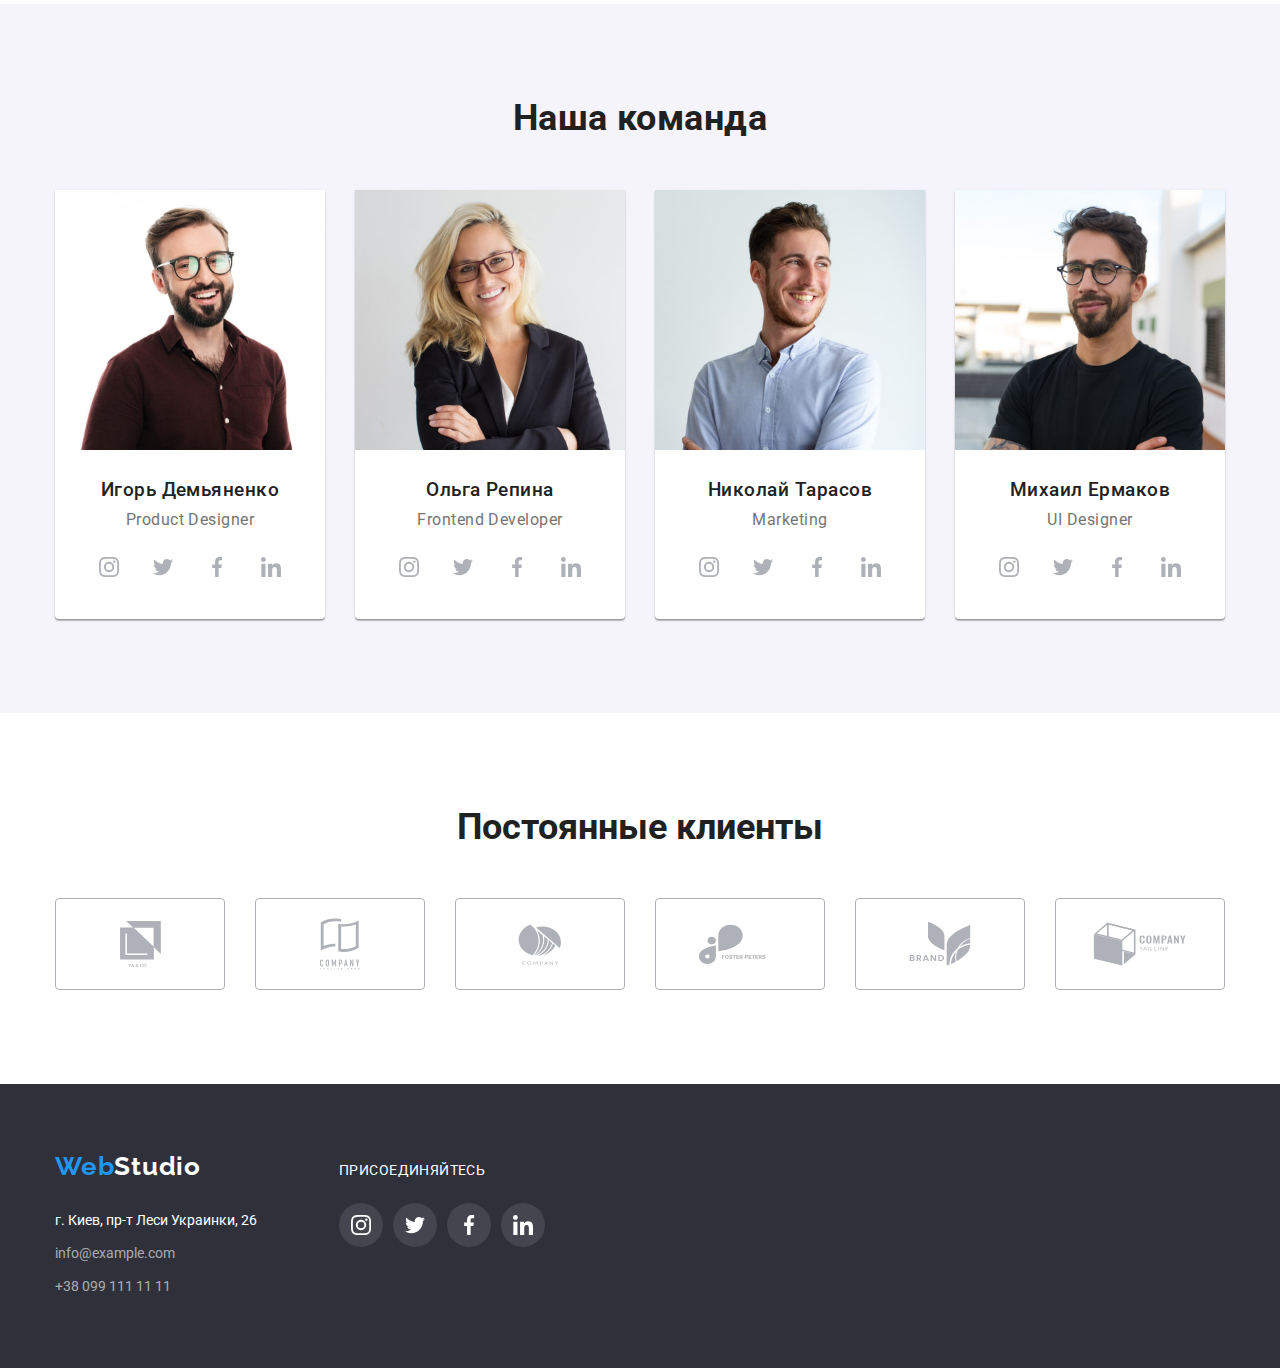
==== commit 7d94699b: "baseline" ====
--- a/index.html
+++ b/index.html
@@ -363,21 +363,27 @@
         </section>
     </main>
     <footer class="footer">
-        <div class="container">
-            <address> 
-                <div class="logo"><a href="#" class="web">Web<span class="studio2">Studio</span></a></div>
-                <ul>
-                    <li>
-                        г. Киев, пр-т Леси Украинки, 26
-                    </li>
-                    <li class="adress-link">
-                        <a href="mailto:info@example.com">info@example.com</a>
-                    </li>
-                    <li class="adress-link">
-                        <a href="tel:+380991111111">+38 099 111 11 11</a>
-                    </li>
-                </ul> 
-            </address>
+        <div class="container footer-container">
+            <div class="footer-item">
+                <div class="logo">
+                    <a href="#" class="web">Web<span class="studio2">Studio</span></a>
+                </div>
+
+                <address>                
+                    <ul>
+                        <li>
+                            г. Киев, пр-т Леси Украинки, 26
+                        </li>
+                        <li class="adress-link">
+                            <a href="mailto:info@example.com">info@example.com</a>
+                        </li>
+                        <li class="adress-link">
+                            <a href="tel:+380991111111">+38 099 111 11 11</a>
+                        </li>
+                    </ul> 
+                </address>
+            </div>
+            
             <div class="socialmedia">
                 <p>присоединяйтесь</p>
                 <ul class="icons-list">
--- a/css/styles.css
+++ b/css/styles.css
@@ -59,6 +59,7 @@
 .container {
     width: 1200px;
     padding: 0 15px; 
+    margin: 0 auto;
 
 }
 .section {
@@ -106,6 +107,7 @@
 
     width: 20px;
     height: 20px;
+    fill: currentColor;
 }
 .icons-list {
     display: inline-flex;      
@@ -117,21 +119,17 @@
     width: 44px;
     height: 44px;
     display: flex;
-    align-items: center;
-}
-
- .icons-list li {
-
-    fill: var(--icon-color);
+    align-items: center;   
+    color: var(--icon-color);
  
     border-radius: 50%;
-
-    
- }
- .icons-list li:active,
- .icons-list li:hover {
+}
+
+
+ .icons-list a:focus,
+ .icons-list a:hover {
      background: var(--pretty-color);
-     fill: var(--while-color);
+     color: var(--while-color);
    
  }
  .feature-icon-container {
@@ -205,8 +203,8 @@
     display: block;
     position: relative;   
 }
-.menu-link:hover,
-.menu-link:focus,
+.menu a:hover,
+.menu a:focus,
 .contacts a:hover,
 .contacts a:focus,
 .active
@@ -258,7 +256,8 @@
     cursor: pointer;
   
 }
-.sign-in:hover {
+.sign-in:hover,
+.sign-in:focus {
     background-color: var(--button-hover);
 }
 
@@ -278,11 +277,13 @@
 }
 .feature {
     width: 270px;
-    margin-left: 0;
     line-height: 1.714;
     letter-spacing: 0.03em;
 }
 
+.feature:not(:last-child) {
+    margin-right: 30px;
+}
 .feature-title {
     font-size: 14px;
     font-weight: bold;
@@ -383,7 +384,7 @@
 }
 
 .clients-list a:hover,
-.clients-list a:active {
+.clients-list a:focus {
     border-color: var(--pretty-color);
     color: var(--pretty-color);
 }
@@ -427,14 +428,22 @@
     color:var(--while-color);
     font-size: 14px;
     line-height: 1.714;
-    padding-bottom: 60px;
-    padding-top: 60px;
-}
-.footer .container {
-    display: flex;
-
-}
-
+    display: flex;
+
+}
+.footer .logo {
+    display: block;
+}
+.footer-container {
+    display: flex;
+    align-items: baseline;
+    padding: 60px 15px;
+
+
+}
+ .footer-item {
+     margin: 0;
+ }
 .footer li {
     margin-bottom: 9px;
 }
@@ -445,7 +454,6 @@
 address {
     font-style: normal;
     margin-left: 0;
-    margin-right: 82px;
    
 }
 .adress-link a{
@@ -454,8 +462,8 @@
 }
 
 .socialmedia {
-    margin-left: 0;
-    padding-top: 12px;
+    margin-left: 82px;
+    /* padding-top: 12px; */
 }
 .socialmedia p {
     font-size: 14px;
@@ -464,8 +472,10 @@
     letter-spacing: 0.03em;
     margin-bottom: 20px;
 }
-.socialmedia li {
+.socialmedia a {
+    color: inherit;
     background: var(--footer-icon);
+    
  
 }
 .adress-link a:hover,
@@ -543,7 +553,9 @@
     margin-top: var(--card-set-gap);
 
 }
-.project:hover {
+
+.project a:hover,
+.project a:focus {
     box-shadow: 0px 1px 1px
      rgba(0, 0, 0, 0.12),
      0px 4px 4px rgba(0, 0, 0, 0.06), 
